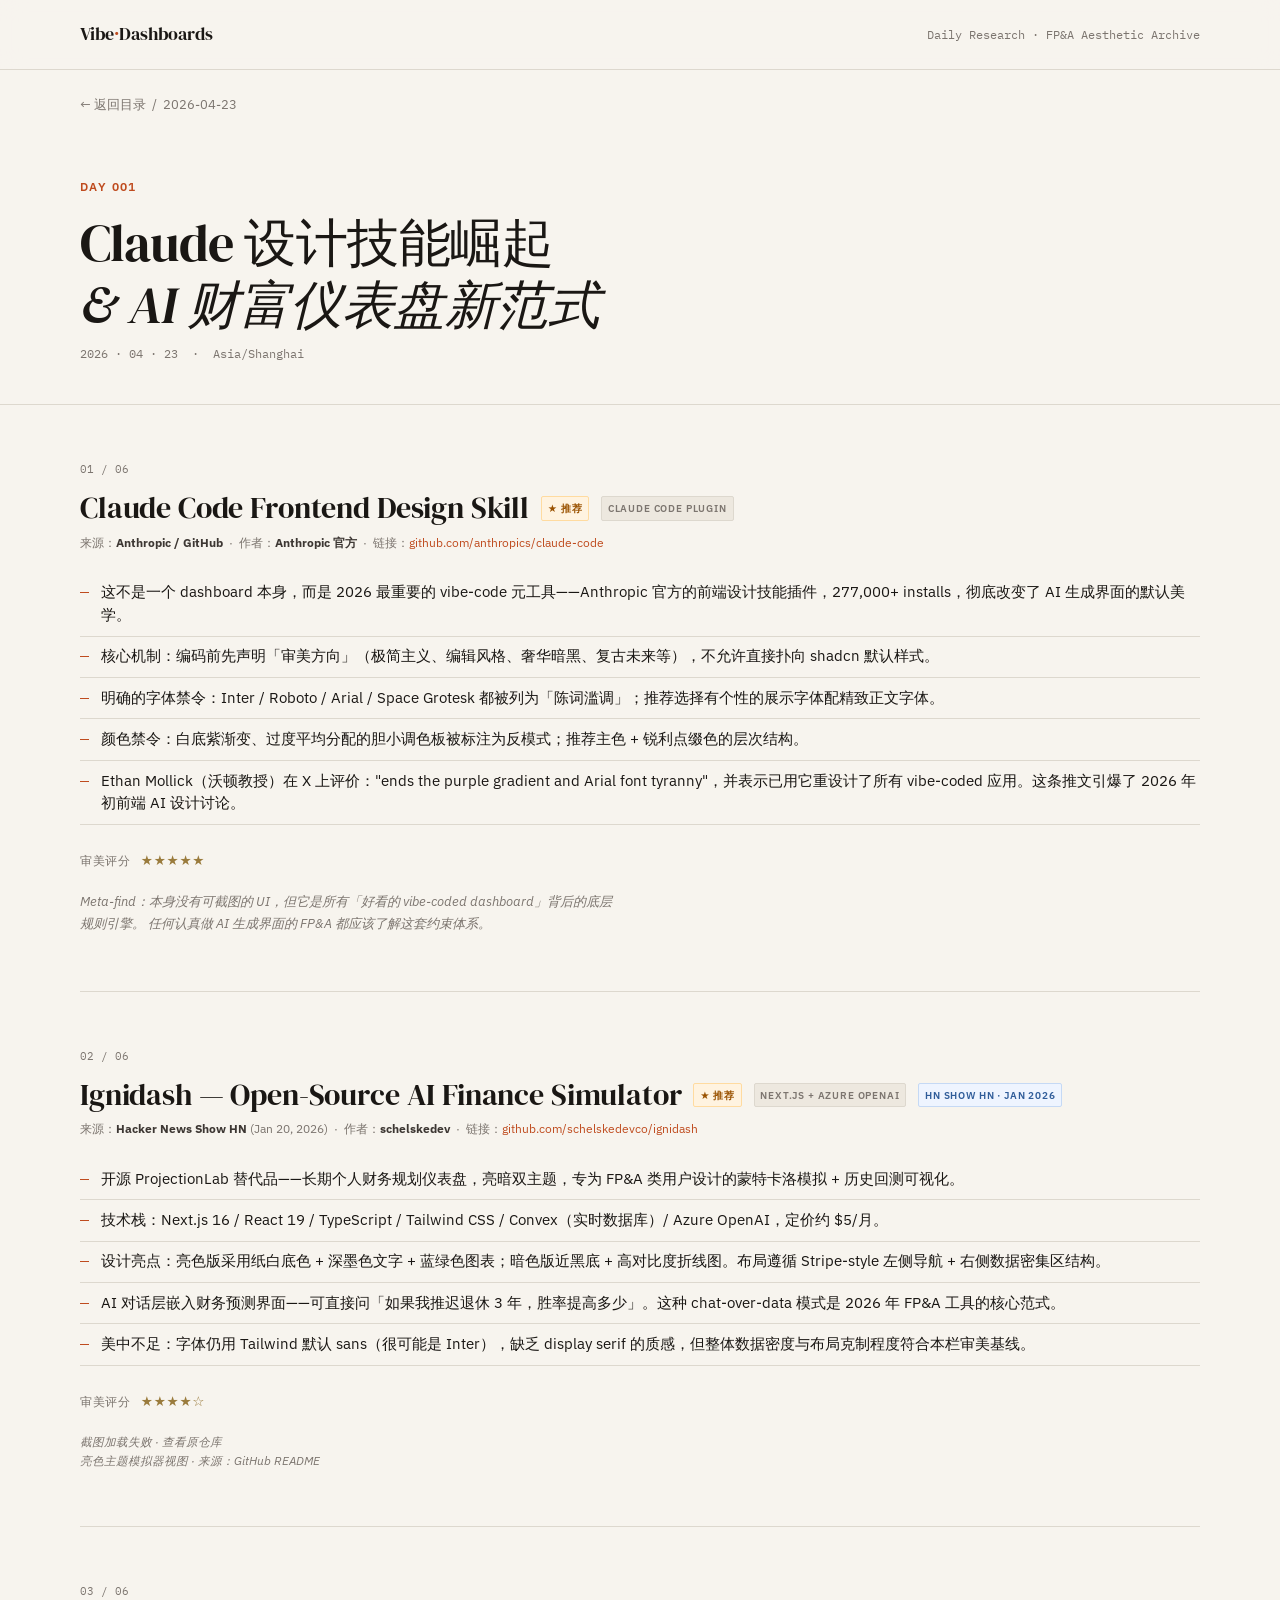
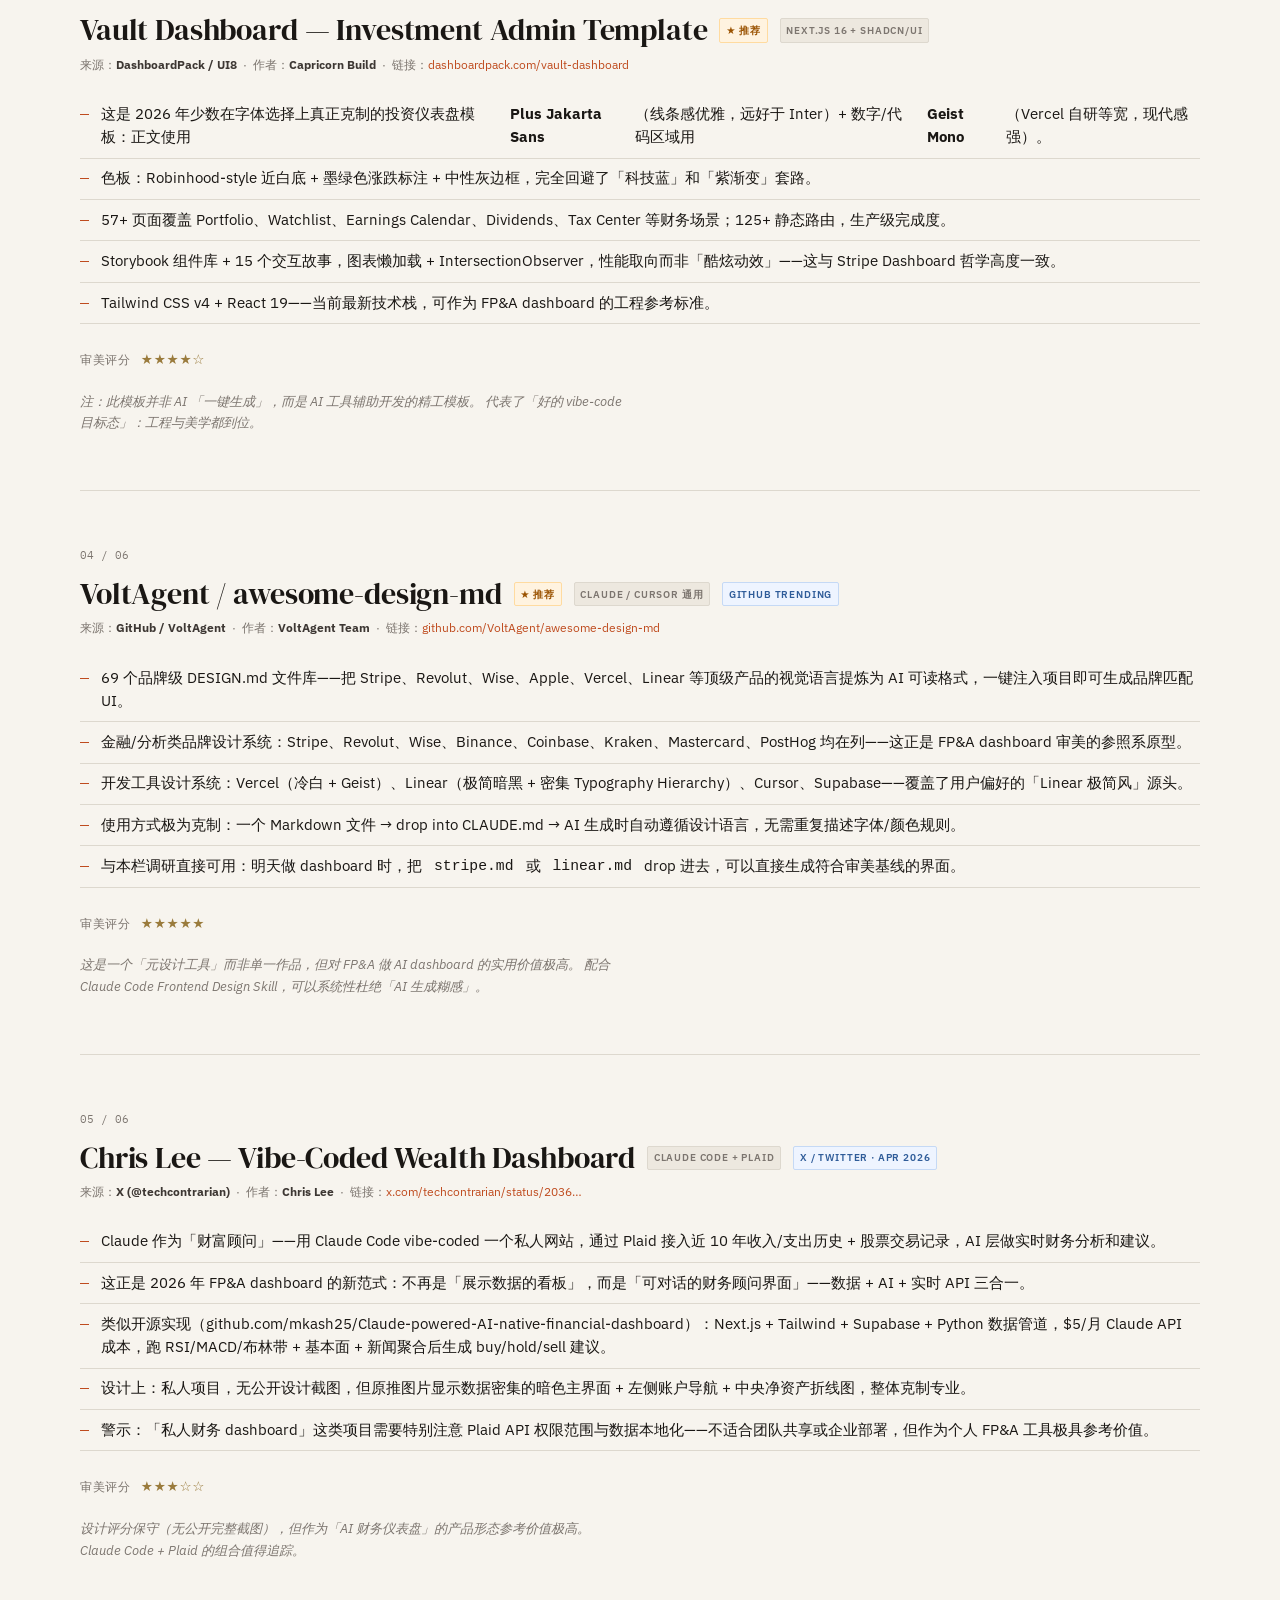
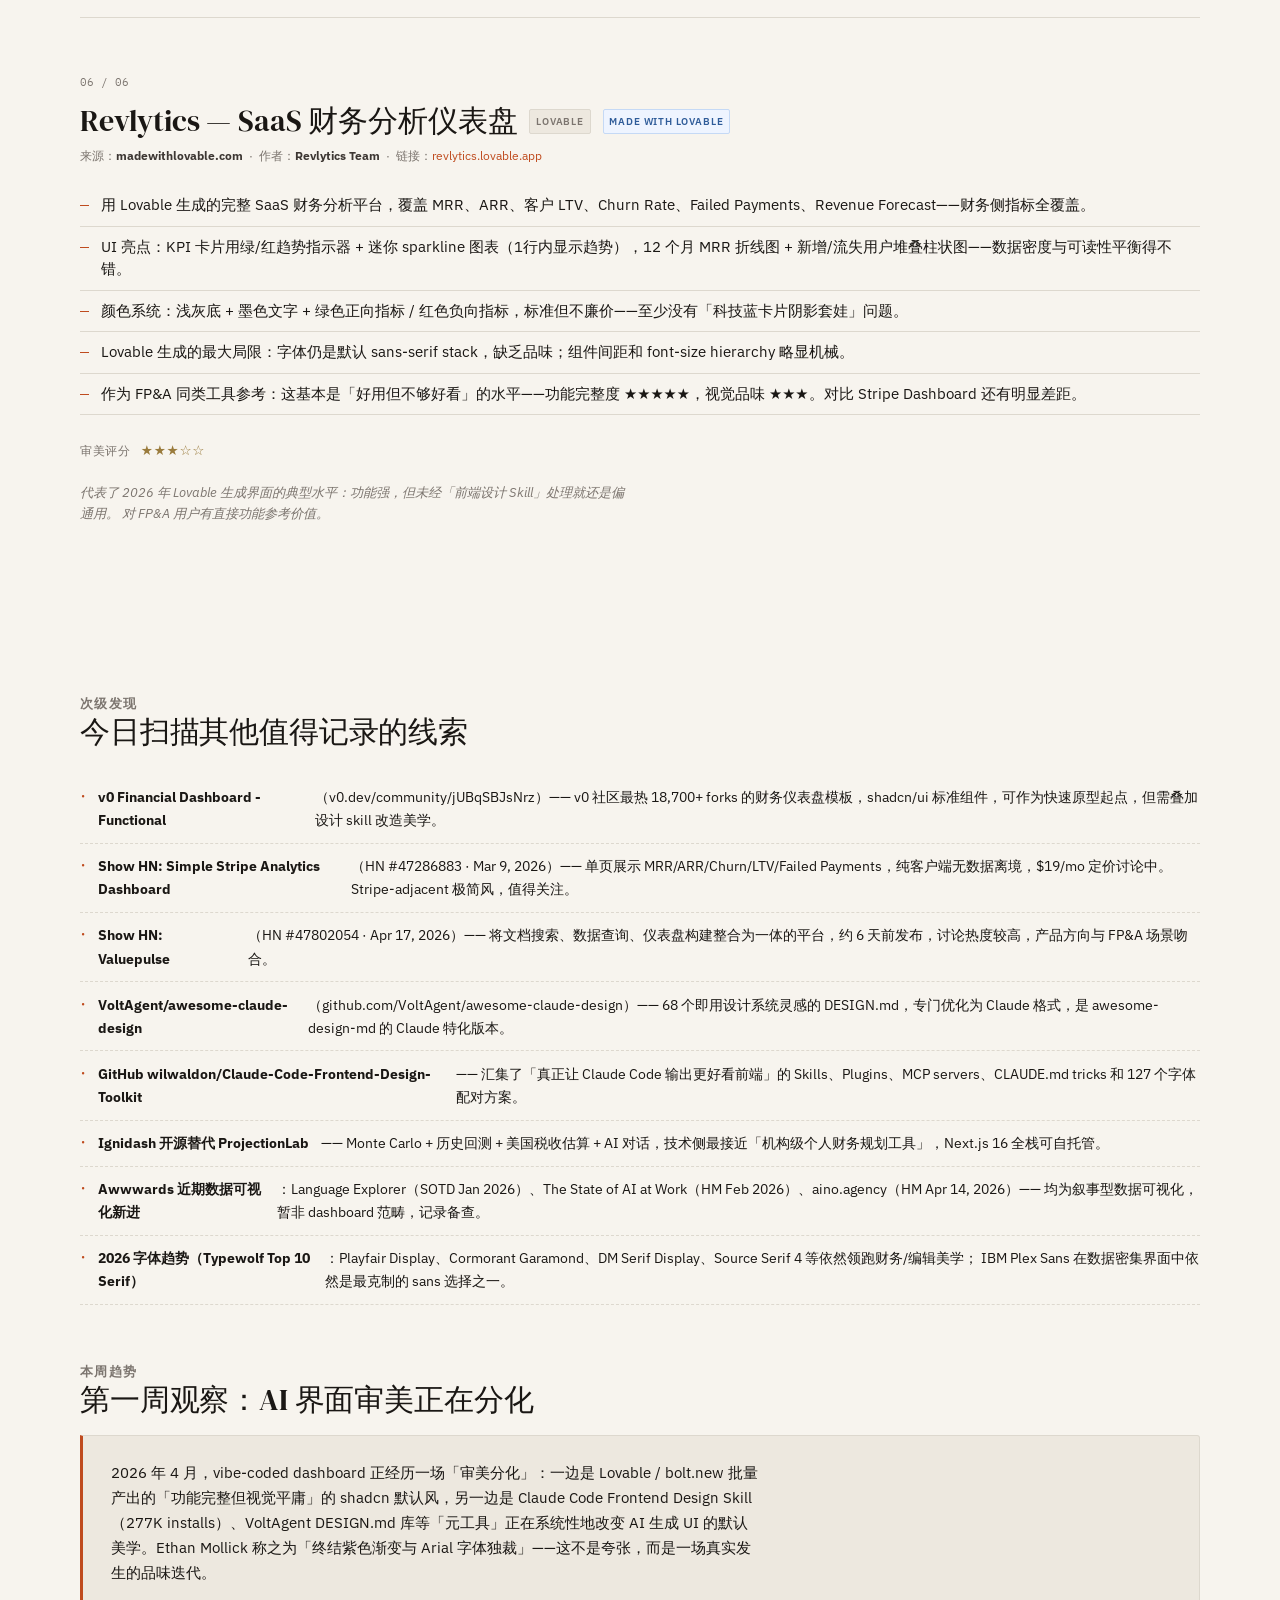
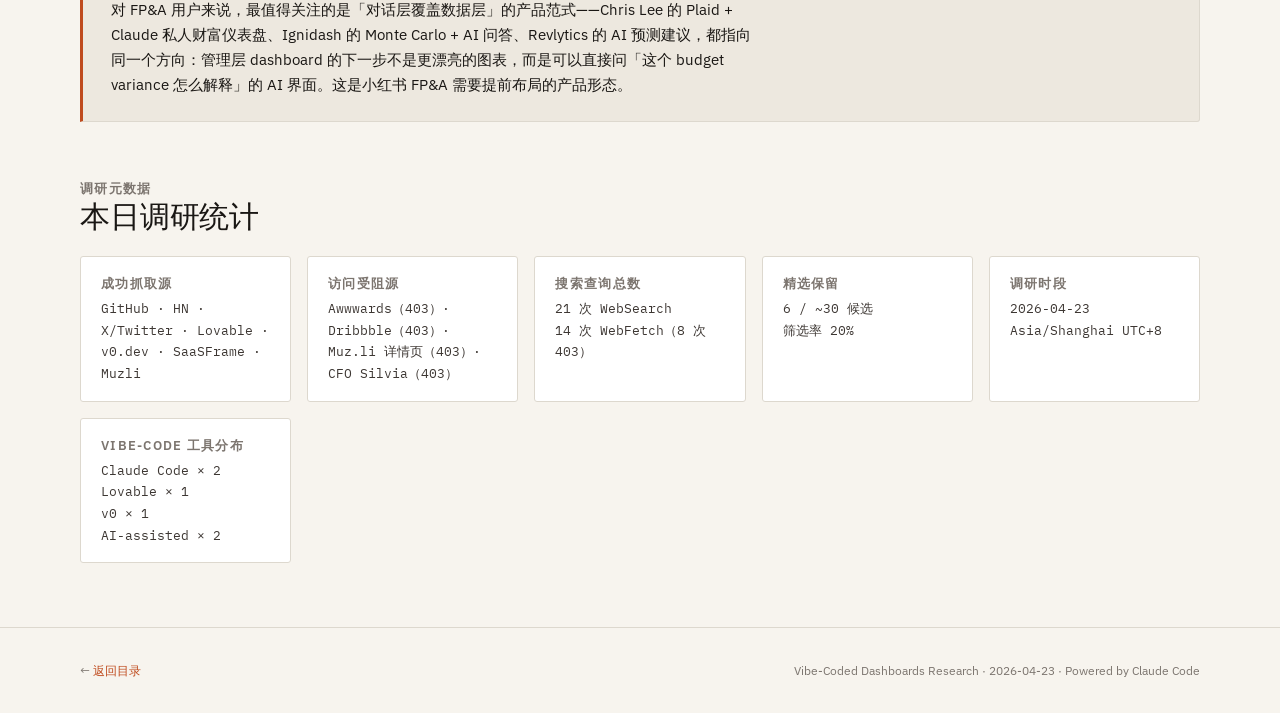
==== daily/2026-04-23.html @ a3f21128 "Daily research: 2026-04-23 首期调研——Claude 设计技能崛起 & AI 财富仪表盘新范式。 精选 6 个：Claude Code Frontend Design Ski" ====
<!DOCTYPE html>
<html lang="zh-CN">
<head>
  <meta charset="UTF-8" />
  <meta name="viewport" content="width=device-width, initial-scale=1.0" />
  <title>2026-04-23 · Vibe-Coded Dashboards Daily Research</title>
  <link rel="stylesheet" href="../assets/style.css" />
  <meta name="description" content="2026-04-23 每日 vibe-coded dashboard 调研：Claude 设计技能、Ignidash、Vault、VoltAgent 设计系统" />
</head>
<body>

<header class="site-header">
  <div class="container">
    <div class="brand">Vibe<span>·</span>Dashboards</div>
    <div class="header-meta">Daily Research · FP&amp;A Aesthetic Archive</div>
  </div>
</header>

<main>
  <div class="container">
    <nav class="breadcrumb">
      <a href="../index.html">← 返回目录</a> &nbsp;/&nbsp; 2026-04-23
    </nav>
  </div>

  <section class="daily-hero">
    <div class="container">
      <span class="hero-eyebrow">Day 001</span>
      <h1>Claude 设计技能崛起<br><em>&amp; AI 财富仪表盘新范式</em></h1>
      <div class="datestamp">2026 · 04 · 23 &nbsp;·&nbsp; Asia/Shanghai</div>
    </div>
  </section>

  <!-- ═══════════════════════ ENTRIES ═══════════════════════ -->
  <section class="entries">
    <div class="container">

      <!-- ─── Entry 1 ─── -->
      <article class="entry">
        <div class="entry-number">01 / 06</div>
        <div class="entry-title-row">
          <h2>Claude Code Frontend Design Skill</h2>
          <span class="badge badge-star">★ 推荐</span>
          <span class="badge badge-tool">Claude Code Plugin</span>
        </div>
        <div class="entry-meta">
          来源：<strong>Anthropic / GitHub</strong> &nbsp;·&nbsp;
          作者：<strong>Anthropic 官方</strong> &nbsp;·&nbsp;
          链接：<a href="https://github.com/anthropics/claude-code/tree/main/plugins/frontend-design" target="_blank">github.com/anthropics/claude-code</a>
        </div>
        <ul class="entry-highlights">
          <li>这不是一个 dashboard 本身，而是 2026 最重要的 vibe-code 元工具——Anthropic 官方的前端设计技能插件，277,000+ installs，彻底改变了 AI 生成界面的默认美学。</li>
          <li>核心机制：编码前先声明「审美方向」（极简主义、编辑风格、奢华暗黑、复古未来等），不允许直接扑向 shadcn 默认样式。</li>
          <li>明确的字体禁令：Inter / Roboto / Arial / Space Grotesk 都被列为「陈词滥调」；推荐选择有个性的展示字体配精致正文字体。</li>
          <li>颜色禁令：白底紫渐变、过度平均分配的胆小调色板被标注为反模式；推荐主色 + 锐利点缀色的层次结构。</li>
          <li>Ethan Mollick（沃顿教授）在 X 上评价："ends the purple gradient and Arial font tyranny"，并表示已用它重设计了所有 vibe-coded 应用。这条推文引爆了 2026 年初前端 AI 设计讨论。</li>
        </ul>
        <div class="rating">
          <span class="rating-label">审美评分</span>
          ★★★★★
        </div>
        <p style="font-size:0.82rem;color:var(--muted);font-style:italic;">
          Meta-find：本身没有可截图的 UI，但它是所有「好看的 vibe-coded dashboard」背后的底层规则引擎。
          任何认真做 AI 生成界面的 FP&A 都应该了解这套约束体系。
        </p>
      </article>

      <!-- ─── Entry 2 ─── -->
      <article class="entry">
        <div class="entry-number">02 / 06</div>
        <div class="entry-title-row">
          <h2>Ignidash — Open-Source AI Finance Simulator</h2>
          <span class="badge badge-star">★ 推荐</span>
          <span class="badge badge-tool">Next.js + Azure OpenAI</span>
          <span class="badge badge-source">HN Show HN · Jan 2026</span>
        </div>
        <div class="entry-meta">
          来源：<strong>Hacker News Show HN</strong> (Jan 20, 2026) &nbsp;·&nbsp;
          作者：<strong>schelskedev</strong> &nbsp;·&nbsp;
          链接：<a href="https://github.com/schelskedevco/ignidash" target="_blank">github.com/schelskedevco/ignidash</a>
        </div>
        <ul class="entry-highlights">
          <li>开源 ProjectionLab 替代品——长期个人财务规划仪表盘，亮暗双主题，专为 FP&A 类用户设计的蒙特卡洛模拟 + 历史回测可视化。</li>
          <li>技术栈：Next.js 16 / React 19 / TypeScript / Tailwind CSS / Convex（实时数据库）/ Azure OpenAI，定价约 $5/月。</li>
          <li>设计亮点：亮色版采用纸白底色 + 深墨色文字 + 蓝绿色图表；暗色版近黑底 + 高对比度折线图。布局遵循 Stripe-style 左侧导航 + 右侧数据密集区结构。</li>
          <li>AI 对话层嵌入财务预测界面——可直接问「如果我推迟退休 3 年，胜率提高多少」。这种 chat-over-data 模式是 2026 年 FP&A 工具的核心范式。</li>
          <li>美中不足：字体仍用 Tailwind 默认 sans（很可能是 Inter），缺乏 display serif 的质感，但整体数据密度与布局克制程度符合本栏审美基线。</li>
        </ul>
        <div class="rating">
          <span class="rating-label">审美评分</span>
          ★★★★☆
        </div>
        <figure>
          <img
            src="https://raw.githubusercontent.com/schelskedevco/ignidash/main/public/screenshots/simulator-light.webp"
            alt="Ignidash simulator - light theme"
            class="entry-image"
            onerror="this.style.display='none';this.nextElementSibling.style.display='block'"
          />
          <p class="image-caption" style="display:none;">截图加载失败 · 查看原仓库</p>
          <figcaption class="image-caption">亮色主题模拟器视图 · 来源：GitHub README</figcaption>
        </figure>
      </article>

      <!-- ─── Entry 3 ─── -->
      <article class="entry">
        <div class="entry-number">03 / 06</div>
        <div class="entry-title-row">
          <h2>Vault Dashboard — Investment Admin Template</h2>
          <span class="badge badge-star">★ 推荐</span>
          <span class="badge badge-tool">Next.js 16 + shadcn/ui</span>
        </div>
        <div class="entry-meta">
          来源：<strong>DashboardPack / UI8</strong> &nbsp;·&nbsp;
          作者：<strong>Capricorn Build</strong> &nbsp;·&nbsp;
          链接：<a href="https://dashboardpack.com/theme-details/vault-dashboard/" target="_blank">dashboardpack.com/vault-dashboard</a>
        </div>
        <ul class="entry-highlights">
          <li>这是 2026 年少数在字体选择上真正克制的投资仪表盘模板：正文使用 <strong>Plus Jakarta Sans</strong>（线条感优雅，远好于 Inter）+ 数字/代码区域用 <strong>Geist Mono</strong>（Vercel 自研等宽，现代感强）。</li>
          <li>色板：Robinhood-style 近白底 + 墨绿色涨跌标注 + 中性灰边框，完全回避了「科技蓝」和「紫渐变」套路。</li>
          <li>57+ 页面覆盖 Portfolio、Watchlist、Earnings Calendar、Dividends、Tax Center 等财务场景；125+ 静态路由，生产级完成度。</li>
          <li>Storybook 组件库 + 15 个交互故事，图表懒加载 + IntersectionObserver，性能取向而非「酷炫动效」——这与 Stripe Dashboard 哲学高度一致。</li>
          <li>Tailwind CSS v4 + React 19——当前最新技术栈，可作为 FP&A dashboard 的工程参考标准。</li>
        </ul>
        <div class="rating">
          <span class="rating-label">审美评分</span>
          ★★★★☆
        </div>
        <p style="font-size:0.82rem;color:var(--muted);font-style:italic;">
          注：此模板并非 AI 「一键生成」，而是 AI 工具辅助开发的精工模板。
          代表了「好的 vibe-code 目标态」：工程与美学都到位。
        </p>
      </article>

      <!-- ─── Entry 4 ─── -->
      <article class="entry">
        <div class="entry-number">04 / 06</div>
        <div class="entry-title-row">
          <h2>VoltAgent / awesome-design-md</h2>
          <span class="badge badge-star">★ 推荐</span>
          <span class="badge badge-tool">Claude / Cursor 通用</span>
          <span class="badge badge-source">GitHub Trending</span>
        </div>
        <div class="entry-meta">
          来源：<strong>GitHub / VoltAgent</strong> &nbsp;·&nbsp;
          作者：<strong>VoltAgent Team</strong> &nbsp;·&nbsp;
          链接：<a href="https://github.com/VoltAgent/awesome-design-md" target="_blank">github.com/VoltAgent/awesome-design-md</a>
        </div>
        <ul class="entry-highlights">
          <li>69 个品牌级 DESIGN.md 文件库——把 Stripe、Revolut、Wise、Apple、Vercel、Linear 等顶级产品的视觉语言提炼为 AI 可读格式，一键注入项目即可生成品牌匹配 UI。</li>
          <li>金融/分析类品牌设计系统：Stripe、Revolut、Wise、Binance、Coinbase、Kraken、Mastercard、PostHog 均在列——这正是 FP&A dashboard 审美的参照系原型。</li>
          <li>开发工具设计系统：Vercel（冷白 + Geist）、Linear（极简暗黑 + 密集 Typography Hierarchy）、Cursor、Supabase——覆盖了用户偏好的「Linear 极简风」源头。</li>
          <li>使用方式极为克制：一个 Markdown 文件 → drop into CLAUDE.md → AI 生成时自动遵循设计语言，无需重复描述字体/颜色规则。</li>
          <li>与本栏调研直接可用：明天做 dashboard 时，把 <code>stripe.md</code> 或 <code>linear.md</code> drop 进去，可以直接生成符合审美基线的界面。</li>
        </ul>
        <div class="rating">
          <span class="rating-label">审美评分</span>
          ★★★★★
        </div>
        <p style="font-size:0.82rem;color:var(--muted);font-style:italic;">
          这是一个「元设计工具」而非单一作品，但对 FP&A 做 AI dashboard 的实用价值极高。
          配合 Claude Code Frontend Design Skill，可以系统性杜绝「AI 生成糊感」。
        </p>
      </article>

      <!-- ─── Entry 5 ─── -->
      <article class="entry">
        <div class="entry-number">05 / 06</div>
        <div class="entry-title-row">
          <h2>Chris Lee — Vibe-Coded Wealth Dashboard</h2>
          <span class="badge badge-tool">Claude Code + Plaid</span>
          <span class="badge badge-source">X / Twitter · Apr 2026</span>
        </div>
        <div class="entry-meta">
          来源：<strong>X (@techcontrarian)</strong> &nbsp;·&nbsp;
          作者：<strong>Chris Lee</strong> &nbsp;·&nbsp;
          链接：<a href="https://x.com/techcontrarian/status/2036319668177416504" target="_blank">x.com/techcontrarian/status/2036…</a>
        </div>
        <ul class="entry-highlights">
          <li>Claude 作为「财富顾问」——用 Claude Code vibe-coded 一个私人网站，通过 Plaid 接入近 10 年收入/支出历史 + 股票交易记录，AI 层做实时财务分析和建议。</li>
          <li>这正是 2026 年 FP&A dashboard 的新范式：不再是「展示数据的看板」，而是「可对话的财务顾问界面」——数据 + AI + 实时 API 三合一。</li>
          <li>类似开源实现（github.com/mkash25/Claude-powered-AI-native-financial-dashboard）：Next.js + Tailwind + Supabase + Python 数据管道，$5/月 Claude API 成本，跑 RSI/MACD/布林带 + 基本面 + 新闻聚合后生成 buy/hold/sell 建议。</li>
          <li>设计上：私人项目，无公开设计截图，但原推图片显示数据密集的暗色主界面 + 左侧账户导航 + 中央净资产折线图，整体克制专业。</li>
          <li>警示：「私人财务 dashboard」这类项目需要特别注意 Plaid API 权限范围与数据本地化——不适合团队共享或企业部署，但作为个人 FP&A 工具极具参考价值。</li>
        </ul>
        <div class="rating">
          <span class="rating-label">审美评分</span>
          ★★★☆☆
        </div>
        <p style="font-size:0.82rem;color:var(--muted);font-style:italic;">
          设计评分保守（无公开完整截图），但作为「AI 财务仪表盘」的产品形态参考价值极高。
          Claude Code + Plaid 的组合值得追踪。
        </p>
      </article>

      <!-- ─── Entry 6 ─── -->
      <article class="entry">
        <div class="entry-number">06 / 06</div>
        <div class="entry-title-row">
          <h2>Revlytics — SaaS 财务分析仪表盘</h2>
          <span class="badge badge-tool">Lovable</span>
          <span class="badge badge-source">Made with Lovable</span>
        </div>
        <div class="entry-meta">
          来源：<strong>madewithlovable.com</strong> &nbsp;·&nbsp;
          作者：<strong>Revlytics Team</strong> &nbsp;·&nbsp;
          链接：<a href="https://revlytics.lovable.app/" target="_blank">revlytics.lovable.app</a>
        </div>
        <ul class="entry-highlights">
          <li>用 Lovable 生成的完整 SaaS 财务分析平台，覆盖 MRR、ARR、客户 LTV、Churn Rate、Failed Payments、Revenue Forecast——财务侧指标全覆盖。</li>
          <li>UI 亮点：KPI 卡片用绿/红趋势指示器 + 迷你 sparkline 图表（1行内显示趋势），12 个月 MRR 折线图 + 新增/流失用户堆叠柱状图——数据密度与可读性平衡得不错。</li>
          <li>颜色系统：浅灰底 + 墨色文字 + 绿色正向指标 / 红色负向指标，标准但不廉价——至少没有「科技蓝卡片阴影套娃」问题。</li>
          <li>Lovable 生成的最大局限：字体仍是默认 sans-serif stack，缺乏品味；组件间距和 font-size hierarchy 略显机械。</li>
          <li>作为 FP&A 同类工具参考：这基本是「好用但不够好看」的水平——功能完整度 ★★★★★，视觉品味 ★★★。对比 Stripe Dashboard 还有明显差距。</li>
        </ul>
        <div class="rating">
          <span class="rating-label">审美评分</span>
          ★★★☆☆
        </div>
        <p style="font-size:0.82rem;color:var(--muted);font-style:italic;">
          代表了 2026 年 Lovable 生成界面的典型水平：功能强，但未经「前端设计 Skill」处理就还是偏通用。
          对 FP&A 用户有直接功能参考价值。
        </p>
      </article>

    </div>
  </section>

  <!-- ═══════════════════════ SECONDARY FINDINGS ═══════════════════════ -->
  <section class="secondary">
    <div class="container">
      <h4>次级发现</h4>
      <h2>今日扫描其他值得记录的线索</h2>
      <ul class="secondary-list">
        <li>
          <strong>v0 Financial Dashboard - Functional</strong>（v0.dev/community/jUBqSBJsNrz）—— v0 社区最热 18,700+ forks 的财务仪表盘模板，shadcn/ui 标准组件，可作为快速原型起点，但需叠加设计 skill 改造美学。
        </li>
        <li>
          <strong>Show HN: Simple Stripe Analytics Dashboard</strong>（HN #47286883 · Mar 9, 2026）—— 单页展示 MRR/ARR/Churn/LTV/Failed Payments，纯客户端无数据离境，$19/mo 定价讨论中。Stripe-adjacent 极简风，值得关注。
        </li>
        <li>
          <strong>Show HN: Valuepulse</strong>（HN #47802054 · Apr 17, 2026）—— 将文档搜索、数据查询、仪表盘构建整合为一体的平台，约 6 天前发布，讨论热度较高，产品方向与 FP&A 场景吻合。
        </li>
        <li>
          <strong>VoltAgent/awesome-claude-design</strong>（github.com/VoltAgent/awesome-claude-design）—— 68 个即用设计系统灵感的 DESIGN.md，专门优化为 Claude 格式，是 awesome-design-md 的 Claude 特化版本。
        </li>
        <li>
          <strong>GitHub wilwaldon/Claude-Code-Frontend-Design-Toolkit</strong> —— 汇集了「真正让 Claude Code 输出更好看前端」的 Skills、Plugins、MCP servers、CLAUDE.md tricks 和 127 个字体配对方案。
        </li>
        <li>
          <strong>Ignidash 开源替代 ProjectionLab</strong> —— Monte Carlo + 历史回测 + 美国税收估算 + AI 对话，技术侧最接近「机构级个人财务规划工具」，Next.js 16 全栈可自托管。
        </li>
        <li>
          <strong>Awwwards 近期数据可视化新进</strong>：Language Explorer（SOTD Jan 2026）、The State of AI at Work（HM Feb 2026）、aino.agency（HM Apr 14, 2026）—— 均为叙事型数据可视化，暂非 dashboard 范畴，记录备查。
        </li>
        <li>
          <strong>2026 字体趋势（Typewolf Top 10 Serif）</strong>：Playfair Display、Cormorant Garamond、DM Serif Display、Source Serif 4 等依然领跑财务/编辑美学；
          IBM Plex Sans 在数据密集界面中依然是最克制的 sans 选择之一。
        </li>
      </ul>
    </div>
  </section>

  <!-- ═══════════════════════ WEEKLY TRENDS ═══════════════════════ -->
  <section class="trends">
    <div class="container">
      <h4>本周趋势</h4>
      <h2>第一周观察：AI 界面审美正在分化</h2>
      <div class="trends-body">
        <p>
          2026 年 4 月，vibe-coded dashboard 正经历一场「审美分化」：一边是 Lovable / bolt.new 批量产出的「功能完整但视觉平庸」的 shadcn 默认风，另一边是 Claude Code Frontend Design Skill（277K installs）、VoltAgent DESIGN.md 库等「元工具」正在系统性地改变 AI 生成 UI 的默认美学。Ethan Mollick 称之为「终结紫色渐变与 Arial 字体独裁」——这不是夸张，而是一场真实发生的品味迭代。
        </p>
        <p style="margin-top:0.75rem;">
          对 FP&A 用户来说，最值得关注的是「对话层覆盖数据层」的产品范式——Chris Lee 的 Plaid + Claude 私人财富仪表盘、Ignidash 的 Monte Carlo + AI 问答、Revlytics 的 AI 预测建议，都指向同一个方向：管理层 dashboard 的下一步不是更漂亮的图表，而是可以直接问「这个 budget variance 怎么解释」的 AI 界面。这是小红书 FP&A 需要提前布局的产品形态。
        </p>
      </div>
    </div>
  </section>

  <!-- ═══════════════════════ META ═══════════════════════ -->
  <section class="meta-section">
    <div class="container">
      <h4>调研元数据</h4>
      <h2>本日调研统计</h2>
      <div class="meta-grid">
        <div class="meta-card">
          <h4>成功抓取源</h4>
          <p>GitHub · HN · X/Twitter · Lovable · v0.dev · SaaSFrame · Muzli</p>
        </div>
        <div class="meta-card">
          <h4>访问受阻源</h4>
          <p>Awwwards（403）· Dribbble（403）· Muz.li 详情页（403）· CFO Silvia（403）</p>
        </div>
        <div class="meta-card">
          <h4>搜索查询总数</h4>
          <p>21 次 WebSearch<br/>14 次 WebFetch（8 次 403）</p>
        </div>
        <div class="meta-card">
          <h4>精选保留</h4>
          <p>6 / ~30 候选<br/>筛选率 20%</p>
        </div>
        <div class="meta-card">
          <h4>调研时段</h4>
          <p>2026-04-23<br/>Asia/Shanghai UTC+8</p>
        </div>
        <div class="meta-card">
          <h4>Vibe-Code 工具分布</h4>
          <p>Claude Code × 2<br/>Lovable × 1<br/>v0 × 1<br/>AI-assisted × 2</p>
        </div>
      </div>
    </div>
  </section>

</main>

<footer class="site-footer">
  <div class="container">
    <span>← <a href="../index.html">返回目录</a></span>
    <span>Vibe-Coded Dashboards Research · 2026-04-23 · Powered by Claude Code</span>
  </div>
</footer>

</body>
</html>
---- assets/style.css ----
/* Vibe-Coded Dashboards — Global Stylesheet
   Palette: warm parchment · deep ink · sienna accent
   Type: DM Serif Display + IBM Plex Sans
   -------------------------------------------------- */

@import url('https://fonts.googleapis.com/css2?family=DM+Serif+Display:ital@0;1&family=IBM+Plex+Sans:ital,wght@0,300;0,400;0,500;0,600;1,400&family=IBM+Plex+Mono:wght@400;500&display=swap');

:root {
  --cream:   #F7F4EE;
  --parchment: #EDE8DF;
  --ink:     #1A1714;
  --ink-2:   #3D3733;
  --muted:   #7C756F;
  --border:  #DDD8CE;
  --accent:  #BF4B1E;
  --accent-light: #F2E8E3;
  --gold:    #9A7B3C;
  --surface: #FFFFFF;
  --font-display: 'DM Serif Display', Georgia, serif;
  --font-body:    'IBM Plex Sans', system-ui, sans-serif;
  --font-mono:    'IBM Plex Mono', monospace;
}

*, *::before, *::after { box-sizing: border-box; margin: 0; padding: 0; }

html { font-size: 16px; scroll-behavior: smooth; }

body {
  background: var(--cream);
  color: var(--ink);
  font-family: var(--font-body);
  font-weight: 400;
  line-height: 1.65;
  -webkit-font-smoothing: antialiased;
}

/* ——— Typography ——— */
h1, h2, h3 { font-family: var(--font-display); font-weight: 400; line-height: 1.2; }

h1 { font-size: clamp(2rem, 5vw, 3.25rem); letter-spacing: -0.01em; }
h2 { font-size: clamp(1.4rem, 3vw, 1.9rem); letter-spacing: -0.005em; }
h3 { font-size: clamp(1.1rem, 2.5vw, 1.35rem); }
h4 { font-family: var(--font-body); font-size: 0.8rem; font-weight: 600;
     text-transform: uppercase; letter-spacing: 0.1em; color: var(--muted); }

p { max-width: 68ch; }
a { color: var(--accent); text-decoration: none; }
a:hover { text-decoration: underline; text-underline-offset: 3px; }

/* ——— Layout ——— */
.container {
  width: min(1120px, 100% - 3rem);
  margin-inline: auto;
}

/* ——— Site Header ——— */
.site-header {
  border-bottom: 1px solid var(--border);
  padding: 1.25rem 0;
  position: sticky; top: 0; z-index: 100;
  background: color-mix(in srgb, var(--cream) 92%, transparent);
  backdrop-filter: blur(12px);
}
.site-header .container {
  display: flex; align-items: center; gap: 1rem;
  justify-content: space-between;
}
.brand {
  font-family: var(--font-display);
  font-size: 1.1rem;
  color: var(--ink);
}
.brand span { color: var(--accent); }
.header-meta { font-size: 0.78rem; color: var(--muted); font-family: var(--font-mono); }

/* ——— Hero ——— */
.hero {
  padding: 5rem 0 3.5rem;
  border-bottom: 1px solid var(--border);
}
.hero-eyebrow {
  display: inline-block;
  font-size: 0.72rem; font-weight: 600; letter-spacing: 0.12em;
  text-transform: uppercase; color: var(--accent);
  margin-bottom: 1rem;
}
.hero h1 { margin-bottom: 1.25rem; }
.hero p { font-size: 1.05rem; color: var(--ink-2); line-height: 1.7; }

/* ——— Date Grid ——— */
.dates-section { padding: 4rem 0; }
.dates-section h2 { margin-bottom: 2.5rem; }
.date-grid {
  display: grid;
  grid-template-columns: repeat(auto-fill, minmax(320px, 1fr));
  gap: 1.5rem;
}
.date-card {
  background: var(--surface);
  border: 1px solid var(--border);
  border-radius: 4px;
  padding: 1.75rem;
  transition: border-color 0.15s, box-shadow 0.15s;
  display: flex; flex-direction: column; gap: 1rem;
}
.date-card:hover {
  border-color: var(--accent);
  box-shadow: 0 4px 24px -8px rgba(191,75,30,0.12);
}
.date-card-date {
  font-family: var(--font-mono);
  font-size: 0.72rem; color: var(--muted);
}
.date-card h3 { font-family: var(--font-display); font-size: 1.3rem; }
.date-card-count {
  display: inline-block;
  font-size: 0.7rem; font-weight: 600; letter-spacing: 0.08em;
  text-transform: uppercase; color: var(--accent);
  background: var(--accent-light);
  padding: 0.2em 0.6em; border-radius: 2px;
}
.date-card-cta {
  margin-top: auto;
  font-size: 0.85rem; font-weight: 500;
  color: var(--accent);
  display: flex; align-items: center; gap: 0.3rem;
}
.date-card-cta::after { content: '→'; transition: transform 0.15s; }
.date-card:hover .date-card-cta::after { transform: translateX(4px); }

/* ——— Daily Page: Breadcrumb ——— */
.breadcrumb {
  padding: 1.5rem 0 0;
  font-size: 0.82rem; color: var(--muted);
}
.breadcrumb a { color: var(--muted); }
.breadcrumb a:hover { color: var(--accent); }

/* ——— Daily Page: Entry ——— */
.daily-hero { padding: 3.5rem 0 2.5rem; border-bottom: 1px solid var(--border); }
.daily-hero h1 { margin-bottom: 0.5rem; }
.daily-hero .datestamp {
  font-family: var(--font-mono); font-size: 0.75rem; color: var(--muted);
}

.entries { padding: 3.5rem 0; }
.entry { padding-bottom: 3.5rem; margin-bottom: 3.5rem; border-bottom: 1px solid var(--border); }
.entry:last-child { border-bottom: none; }

.entry-number {
  font-family: var(--font-mono); font-size: 0.68rem;
  color: var(--muted); margin-bottom: 0.75rem;
}
.entry-title-row { display: flex; align-items: flex-start; flex-wrap: wrap; gap: 0.75rem; margin-bottom: 0.35rem; }
.entry-title-row h2 { line-height: 1.15; }
.badge {
  display: inline-flex; align-items: center;
  font-size: 0.65rem; font-weight: 600; letter-spacing: 0.08em;
  text-transform: uppercase; padding: 0.25em 0.55em;
  border-radius: 2px; white-space: nowrap;
  align-self: center;
}
.badge-star  { background: #FFF3E0; color: #9A5200; border: 1px solid #FFDBA0; }
.badge-tool  { background: var(--parchment); color: var(--muted); border: 1px solid var(--border); }
.badge-source { background: #EEF4FF; color: #2F5C99; border: 1px solid #C5D9F5; }

.entry-meta { font-size: 0.78rem; color: var(--muted); margin-bottom: 1.25rem; }
.entry-meta strong { color: var(--ink-2); }

.entry-highlights {
  list-style: none; margin-bottom: 1.5rem;
}
.entry-highlights li {
  padding: 0.55rem 0;
  border-bottom: 1px solid var(--border);
  font-size: 0.92rem; line-height: 1.55;
  display: flex; gap: 0.75rem;
}
.entry-highlights li::before {
  content: '—';
  color: var(--accent); flex-shrink: 0;
  font-family: var(--font-mono);
}

.rating { font-size: 0.85rem; color: var(--gold); margin-bottom: 1.25rem; letter-spacing: 0.05em; }
.rating-label { font-size: 0.72rem; color: var(--muted); margin-right: 0.4rem; }

.entry-image {
  width: 100%; border-radius: 3px; border: 1px solid var(--border);
  display: block; margin-bottom: 0.5rem;
}
.image-caption { font-size: 0.72rem; color: var(--muted); font-style: italic; }

/* ——— Secondary Findings ——— */
.secondary { padding: 0 0 3.5rem; }
.secondary h2 { margin-bottom: 1.5rem; }
.secondary-list { list-style: none; }
.secondary-list li {
  padding: 0.65rem 0; border-bottom: 1px dashed var(--border);
  font-size: 0.88rem; display: flex; gap: 0.75rem; align-items: baseline;
}
.secondary-list li::before {
  content: '·'; color: var(--accent);
  font-size: 1.2rem; flex-shrink: 0; line-height: 1;
}

/* ——— Trends ——— */
.trends { padding: 0 0 3.5rem; }
.trends h2 { margin-bottom: 1rem; }
.trends-body {
  background: var(--parchment); border: 1px solid var(--border);
  border-left: 3px solid var(--accent);
  padding: 1.5rem 1.75rem; border-radius: 0 3px 3px 0;
}
.trends-body p { font-size: 0.95rem; max-width: 72ch; }

/* ——— Meta ——— */
.meta-section { padding: 0 0 4rem; }
.meta-section h2 { margin-bottom: 1.25rem; }
.meta-grid { display: grid; grid-template-columns: repeat(auto-fill, minmax(200px, 1fr)); gap: 1rem; }
.meta-card {
  background: var(--surface); border: 1px solid var(--border);
  padding: 1rem 1.25rem; border-radius: 3px;
}
.meta-card h4 { margin-bottom: 0.25rem; }
.meta-card p { font-family: var(--font-mono); font-size: 0.82rem; color: var(--ink-2); max-width: none; }

/* ——— Footer ——— */
.site-footer {
  border-top: 1px solid var(--border);
  padding: 2rem 0;
  font-size: 0.78rem; color: var(--muted);
}
.site-footer .container { display: flex; justify-content: space-between; flex-wrap: wrap; gap: 0.5rem; }

/* ——— Responsive ——— */
@media (max-width: 640px) {
  .site-header .container { flex-direction: column; align-items: flex-start; gap: 0.25rem; }
  .date-grid { grid-template-columns: 1fr; }
  .entry-title-row { flex-direction: column; gap: 0.5rem; }
  .meta-grid { grid-template-columns: 1fr 1fr; }
}
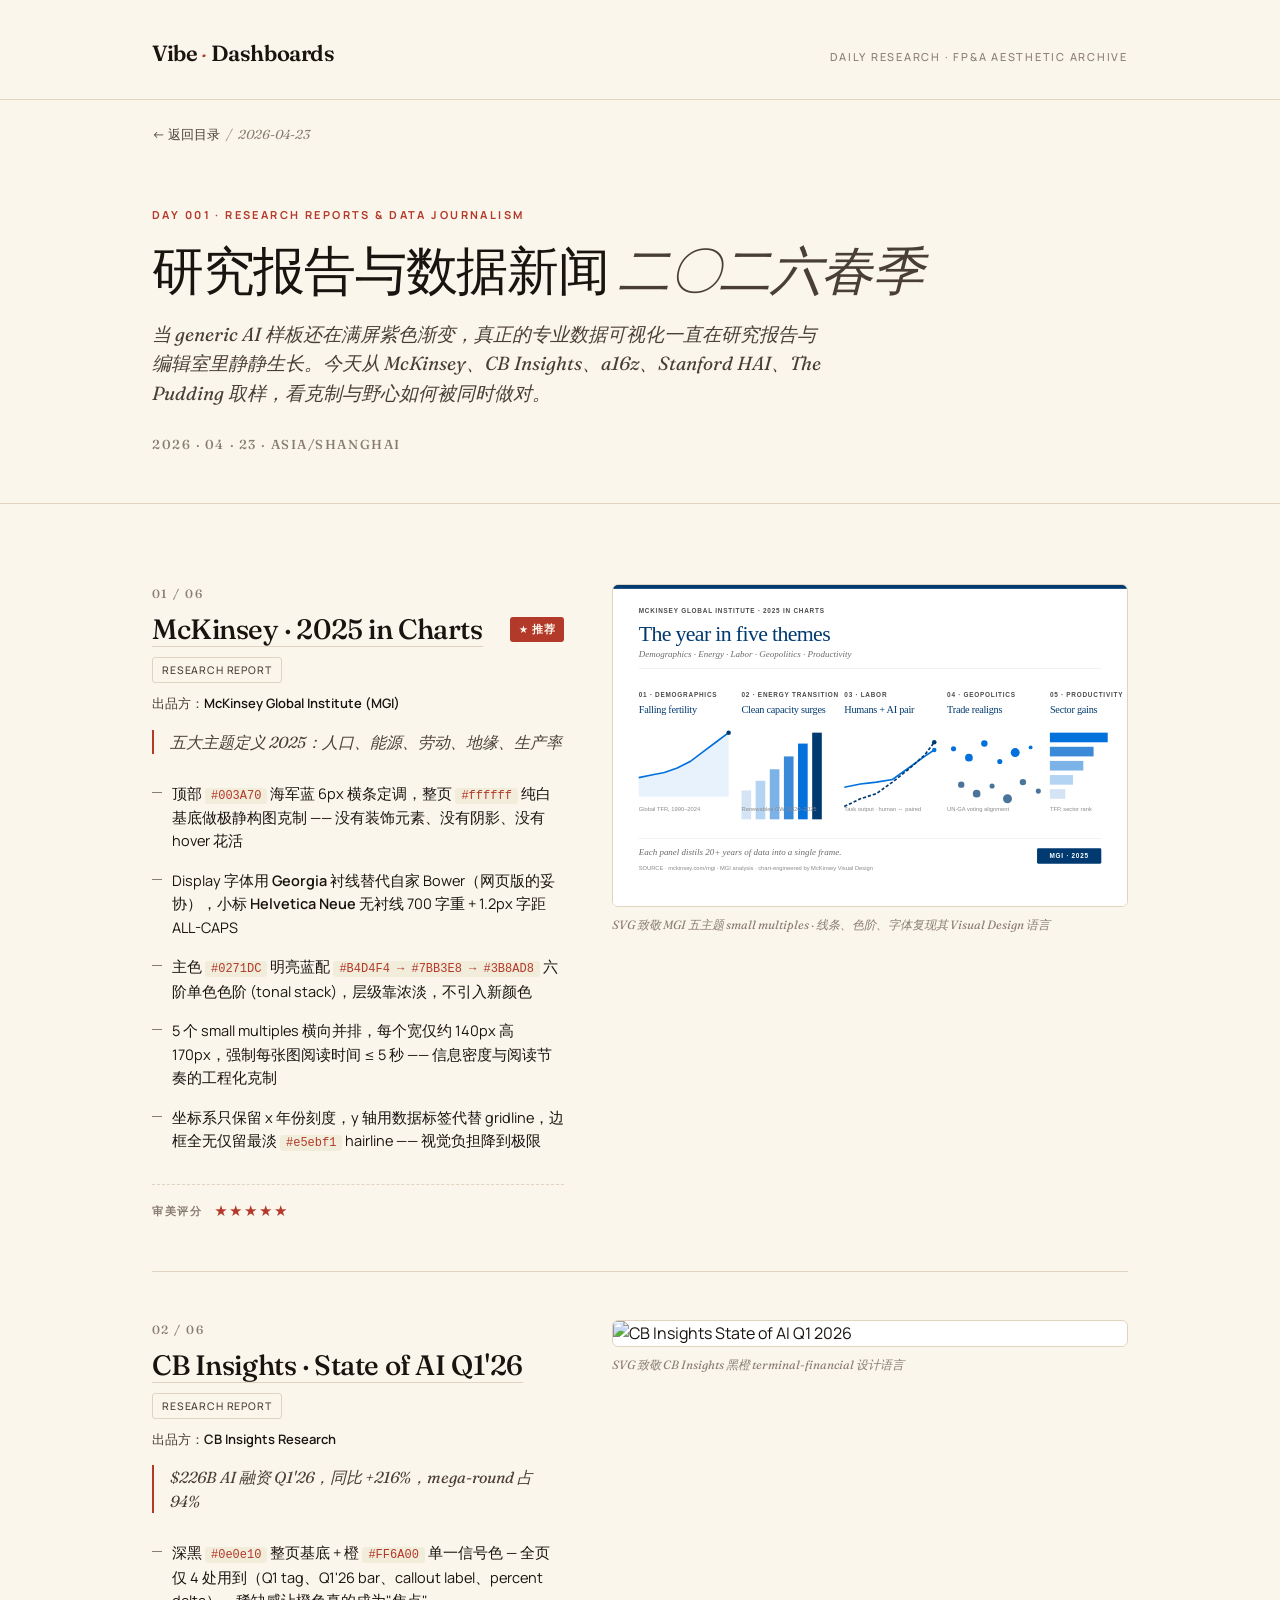
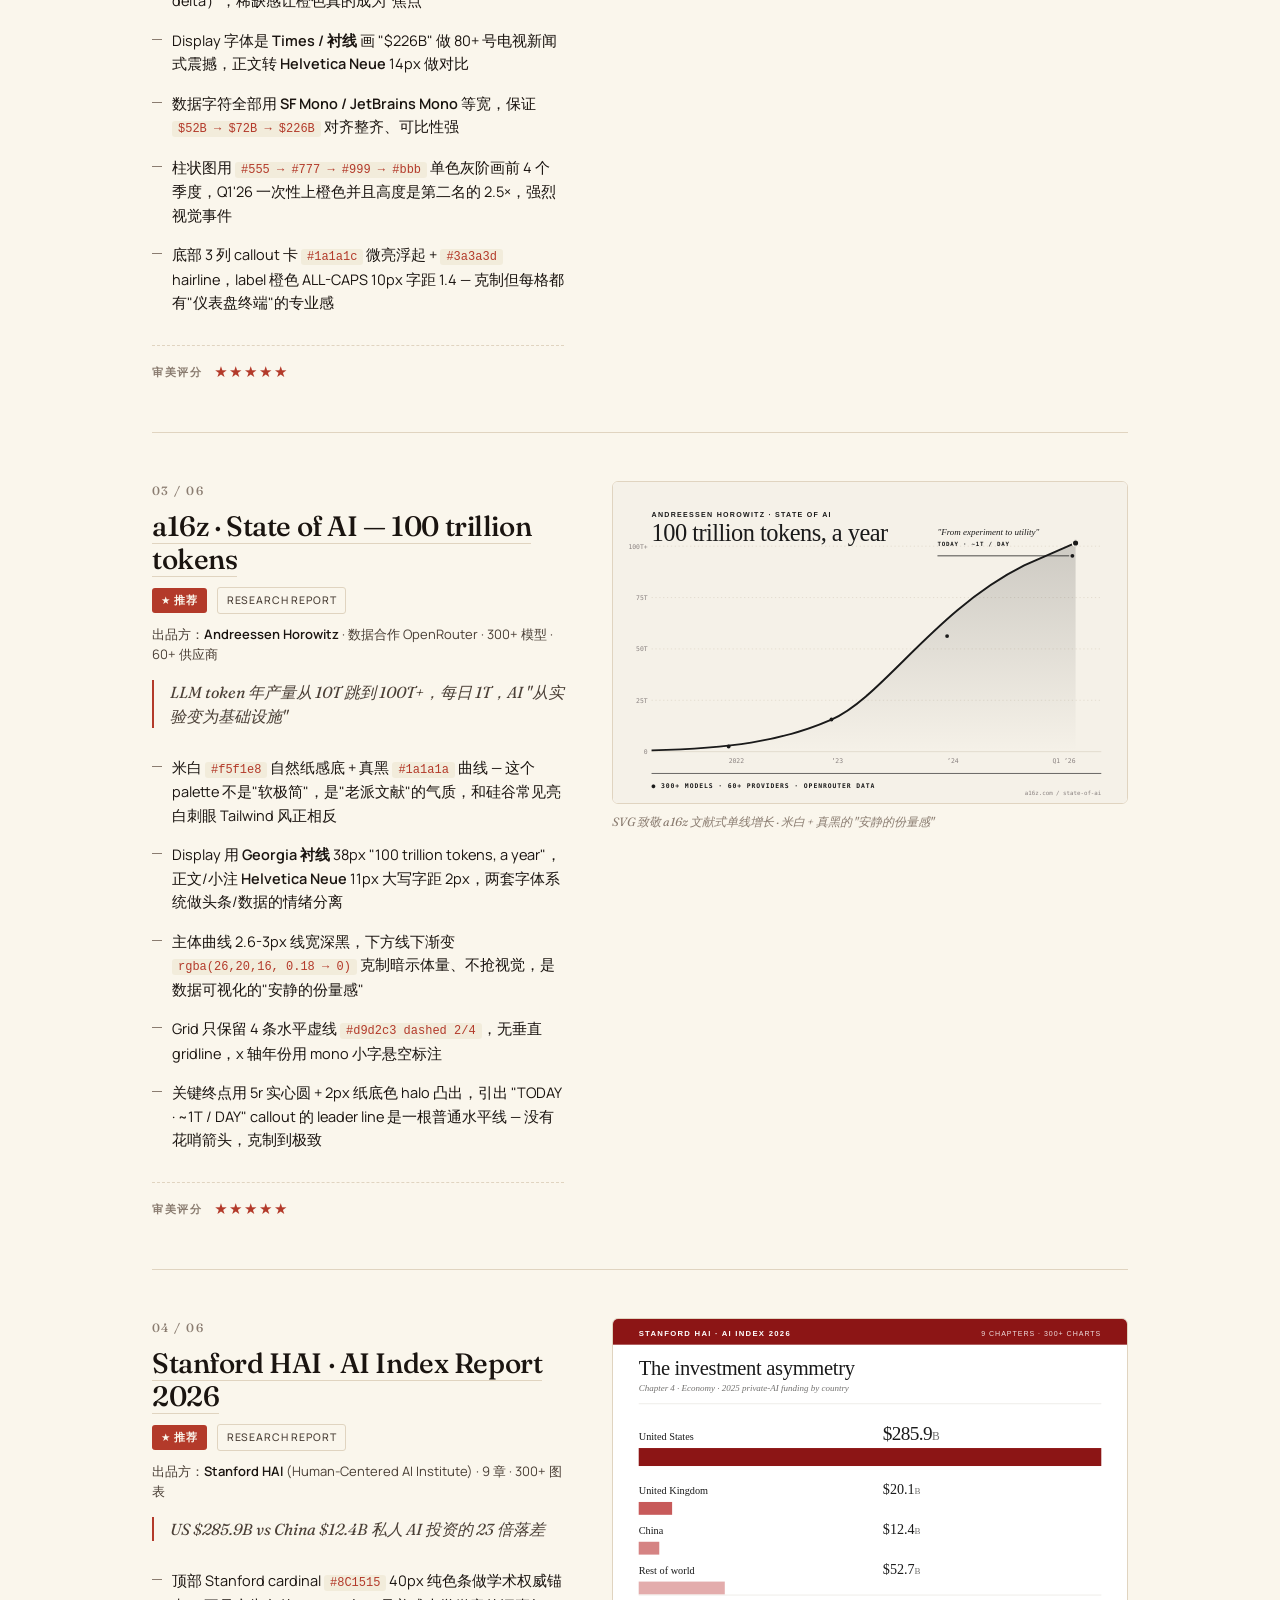
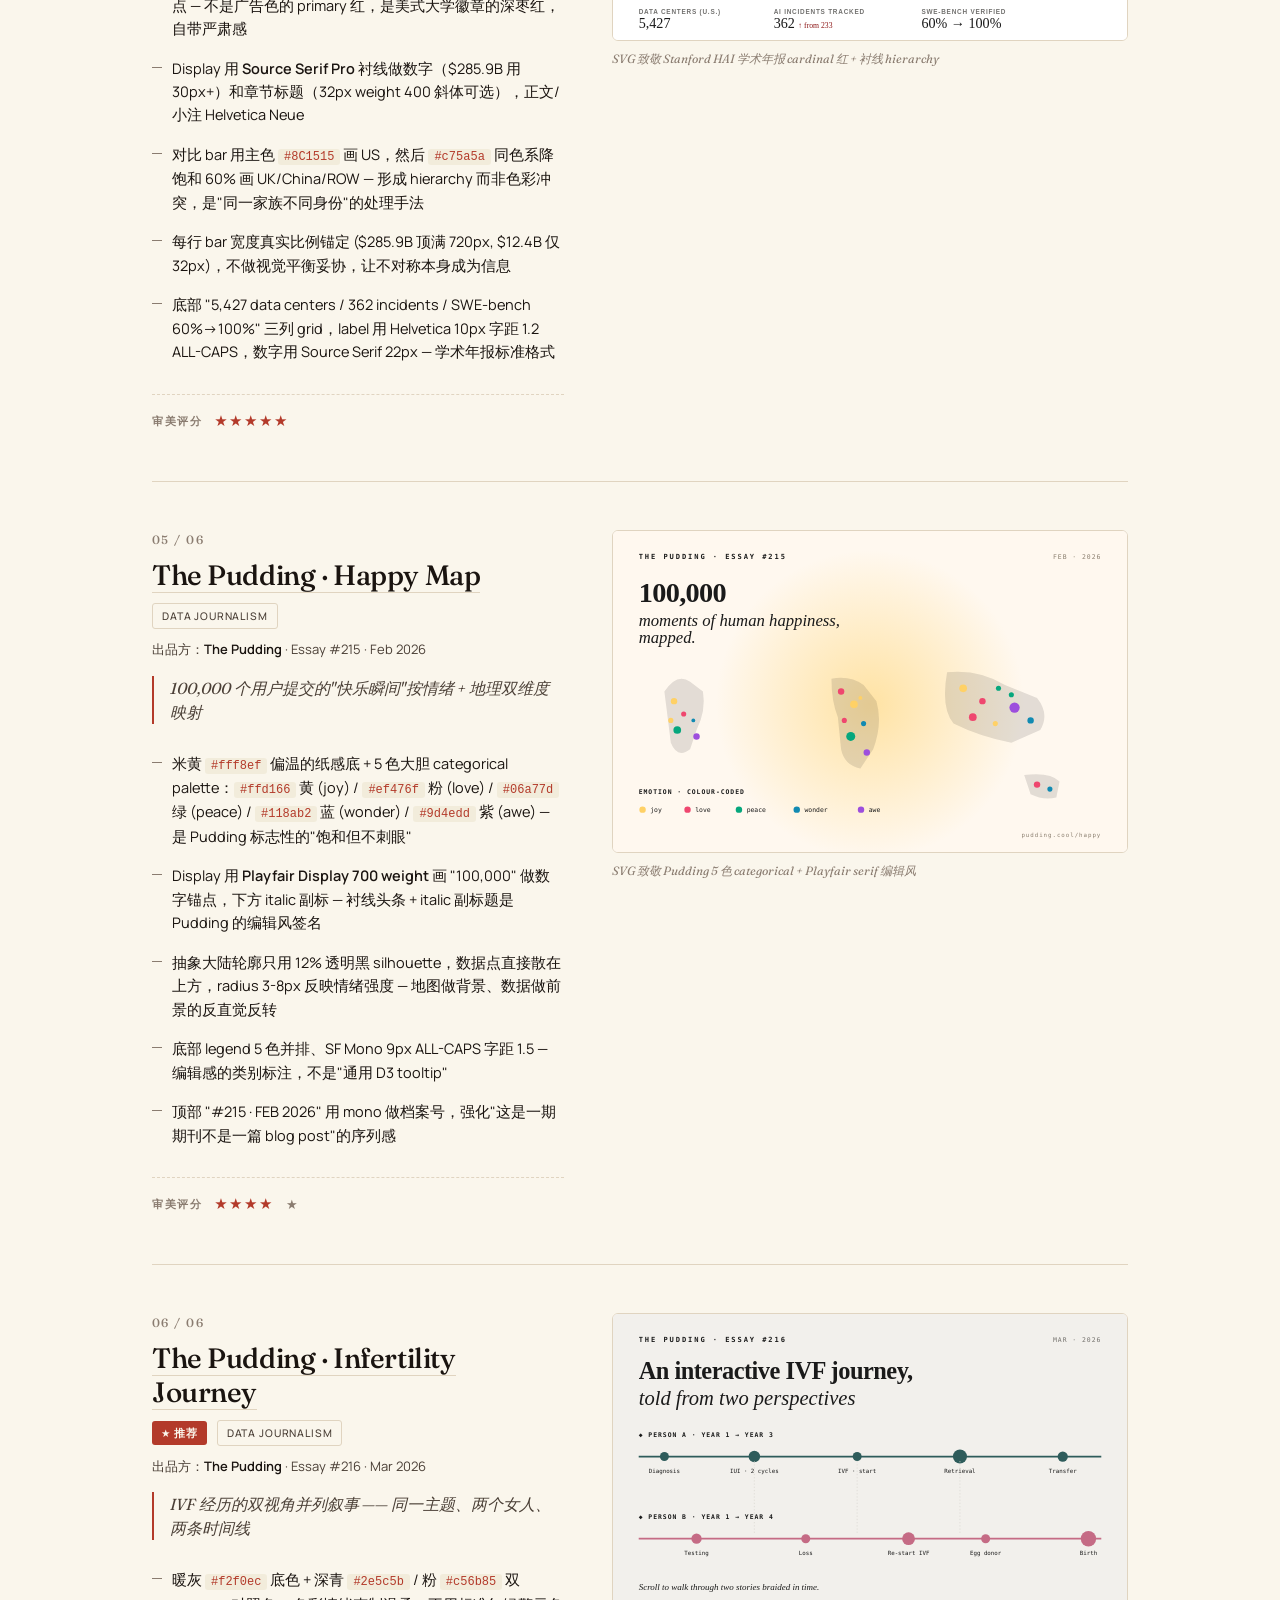
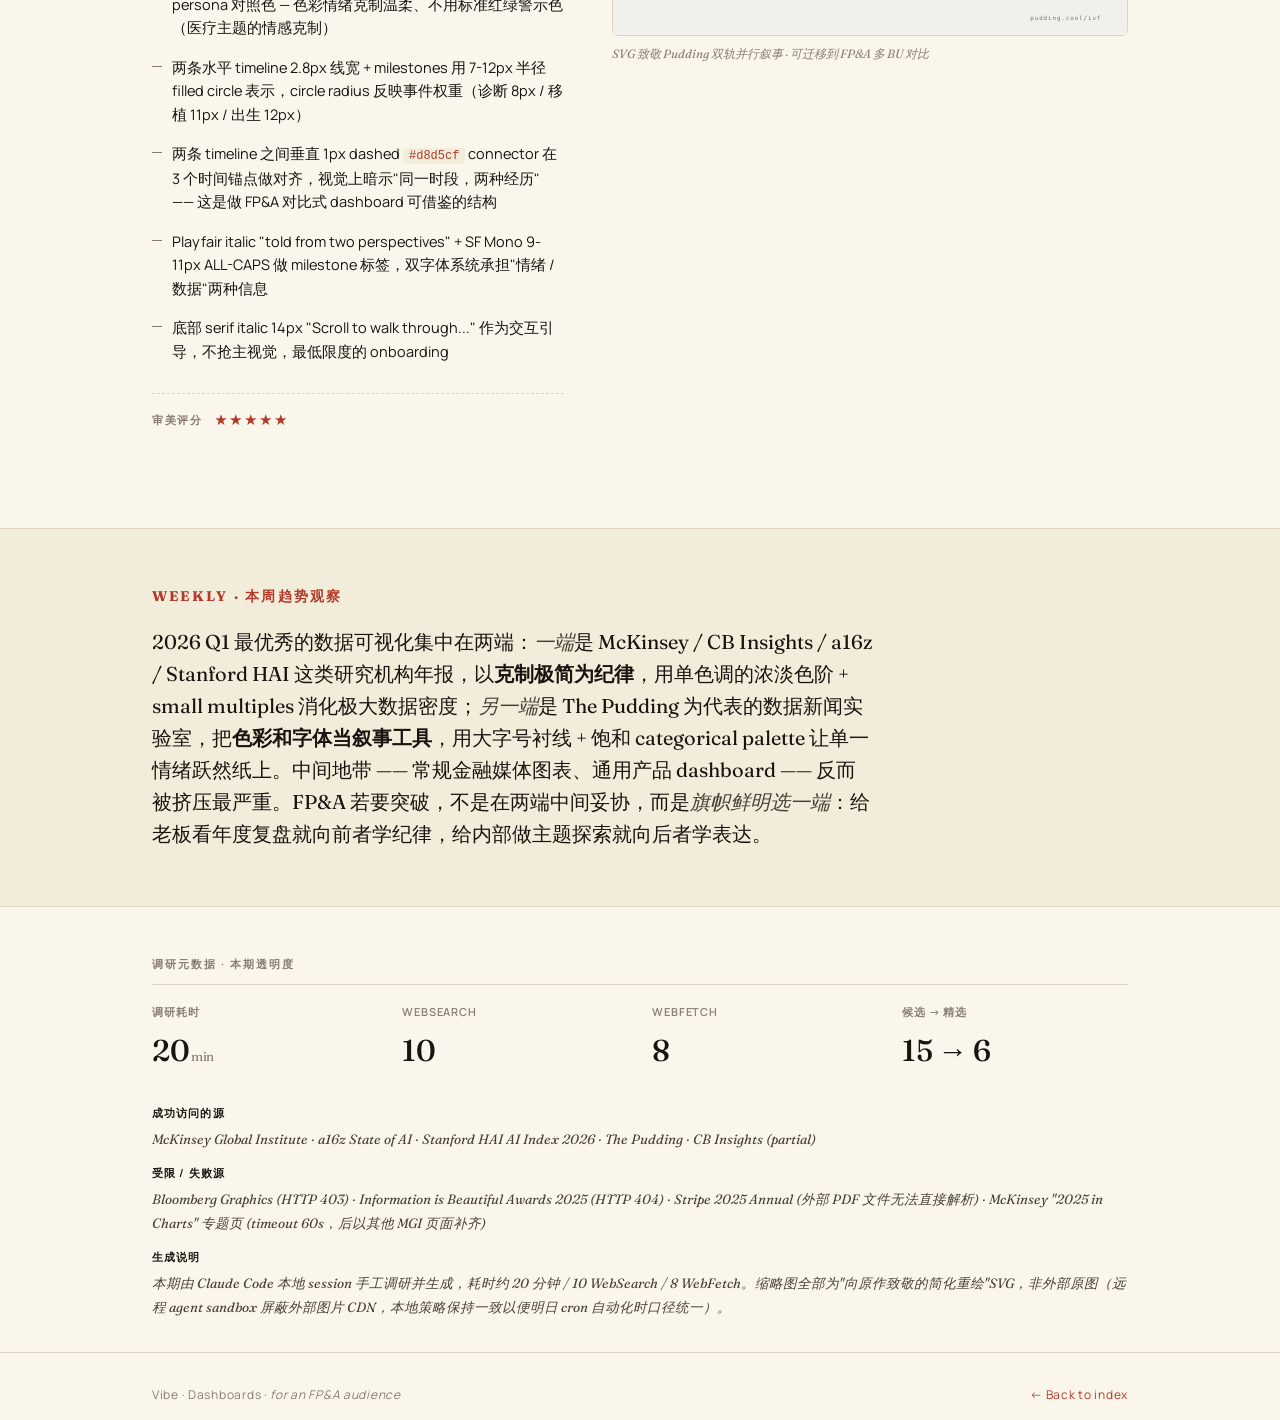
==== commit 74929014: "Daily research v5 (local, deep): 2026-04-23 - 6 curated picks from research reports + data journalis" ====
--- a/daily/2026-04-23.html
+++ b/daily/2026-04-23.html
@@ -1,11 +1,11 @@
 <!DOCTYPE html>
 <html lang="zh-CN">
 <head>
-  <meta charset="UTF-8" />
-  <meta name="viewport" content="width=device-width, initial-scale=1.0" />
-  <title>2026-04-23 · Vibe-Coded Dashboards Daily Research</title>
-  <link rel="stylesheet" href="../assets/style.css" />
-  <meta name="description" content="2026-04-23 每日 vibe-coded dashboard 调研：Claude 设计技能、Ignidash、Vault、VoltAgent 设计系统" />
+  <meta charset="UTF-8">
+  <meta name="viewport" content="width=device-width, initial-scale=1.0">
+  <title>2026-04-23 · Vibe-Dashboards Daily Research</title>
+  <link rel="stylesheet" href="../assets/style.css">
+  <meta name="description" content="2026-04-23 专业数据可视化日报：研究报告 + 数据新闻精选 6 个 — McKinsey · CB Insights · a16z · Stanford HAI · The Pudding">
 </head>
 <body>
 
@@ -16,307 +16,221 @@
   </div>
 </header>
 
+<div class="container">
+  <nav class="breadcrumb">
+    <a href="../index.html">← 返回目录</a> &nbsp;/&nbsp; <em>2026-04-23</em>
+  </nav>
+</div>
+
+<section class="daily-hero">
+  <div class="container">
+    <span class="hero-eyebrow">Day 001 · Research Reports &amp; Data Journalism</span>
+    <h1>研究报告与数据新闻 <em>二〇二六春季</em></h1>
+    <p class="subtitle">
+      当 generic AI 样板还在满屏紫色渐变，真正的专业数据可视化一直在研究报告与编辑室里静静生长。今天从 McKinsey、CB Insights、a16z、Stanford HAI、The Pudding 取样，看克制与野心如何被同时做对。
+    </p>
+    <div class="datestamp">2026 · 04 · 23 · Asia/Shanghai</div>
+  </div>
+</section>
+
 <main>
-  <div class="container">
-    <nav class="breadcrumb">
-      <a href="../index.html">← 返回目录</a> &nbsp;/&nbsp; 2026-04-23
-    </nav>
-  </div>
-
-  <section class="daily-hero">
-    <div class="container">
-      <span class="hero-eyebrow">Day 001</span>
-      <h1>Claude 设计技能崛起<br><em>&amp; AI 财富仪表盘新范式</em></h1>
-      <div class="datestamp">2026 · 04 · 23 &nbsp;·&nbsp; Asia/Shanghai</div>
-    </div>
-  </section>
-
-  <!-- ═══════════════════════ ENTRIES ═══════════════════════ -->
-  <section class="entries">
-    <div class="container">
-
-      <!-- ─── Entry 1 ─── -->
-      <article class="entry">
-        <div class="entry-number">01 / 06</div>
-        <div class="entry-title-row">
-          <h2>Claude Code Frontend Design Skill</h2>
-          <span class="badge badge-star">★ 推荐</span>
-          <span class="badge badge-tool">Claude Code Plugin</span>
-        </div>
-        <div class="entry-meta">
-          来源：<strong>Anthropic / GitHub</strong> &nbsp;·&nbsp;
-          作者：<strong>Anthropic 官方</strong> &nbsp;·&nbsp;
-          链接：<a href="https://github.com/anthropics/claude-code/tree/main/plugins/frontend-design" target="_blank">github.com/anthropics/claude-code</a>
-        </div>
-        <ul class="entry-highlights">
-          <li>这不是一个 dashboard 本身，而是 2026 最重要的 vibe-code 元工具——Anthropic 官方的前端设计技能插件，277,000+ installs，彻底改变了 AI 生成界面的默认美学。</li>
-          <li>核心机制：编码前先声明「审美方向」（极简主义、编辑风格、奢华暗黑、复古未来等），不允许直接扑向 shadcn 默认样式。</li>
-          <li>明确的字体禁令：Inter / Roboto / Arial / Space Grotesk 都被列为「陈词滥调」；推荐选择有个性的展示字体配精致正文字体。</li>
-          <li>颜色禁令：白底紫渐变、过度平均分配的胆小调色板被标注为反模式；推荐主色 + 锐利点缀色的层次结构。</li>
-          <li>Ethan Mollick（沃顿教授）在 X 上评价："ends the purple gradient and Arial font tyranny"，并表示已用它重设计了所有 vibe-coded 应用。这条推文引爆了 2026 年初前端 AI 设计讨论。</li>
-        </ul>
-        <div class="rating">
-          <span class="rating-label">审美评分</span>
-          ★★★★★
-        </div>
-        <p style="font-size:0.82rem;color:var(--muted);font-style:italic;">
-          Meta-find：本身没有可截图的 UI，但它是所有「好看的 vibe-coded dashboard」背后的底层规则引擎。
-          任何认真做 AI 生成界面的 FP&A 都应该了解这套约束体系。
-        </p>
-      </article>
-
-      <!-- ─── Entry 2 ─── -->
-      <article class="entry">
-        <div class="entry-number">02 / 06</div>
-        <div class="entry-title-row">
-          <h2>Ignidash — Open-Source AI Finance Simulator</h2>
-          <span class="badge badge-star">★ 推荐</span>
-          <span class="badge badge-tool">Next.js + Azure OpenAI</span>
-          <span class="badge badge-source">HN Show HN · Jan 2026</span>
-        </div>
-        <div class="entry-meta">
-          来源：<strong>Hacker News Show HN</strong> (Jan 20, 2026) &nbsp;·&nbsp;
-          作者：<strong>schelskedev</strong> &nbsp;·&nbsp;
-          链接：<a href="https://github.com/schelskedevco/ignidash" target="_blank">github.com/schelskedevco/ignidash</a>
-        </div>
-        <ul class="entry-highlights">
-          <li>开源 ProjectionLab 替代品——长期个人财务规划仪表盘，亮暗双主题，专为 FP&A 类用户设计的蒙特卡洛模拟 + 历史回测可视化。</li>
-          <li>技术栈：Next.js 16 / React 19 / TypeScript / Tailwind CSS / Convex（实时数据库）/ Azure OpenAI，定价约 $5/月。</li>
-          <li>设计亮点：亮色版采用纸白底色 + 深墨色文字 + 蓝绿色图表；暗色版近黑底 + 高对比度折线图。布局遵循 Stripe-style 左侧导航 + 右侧数据密集区结构。</li>
-          <li>AI 对话层嵌入财务预测界面——可直接问「如果我推迟退休 3 年，胜率提高多少」。这种 chat-over-data 模式是 2026 年 FP&A 工具的核心范式。</li>
-          <li>美中不足：字体仍用 Tailwind 默认 sans（很可能是 Inter），缺乏 display serif 的质感，但整体数据密度与布局克制程度符合本栏审美基线。</li>
-        </ul>
-        <div class="rating">
-          <span class="rating-label">审美评分</span>
-          ★★★★☆
-        </div>
-        <figure>
-          <img
-            src="https://raw.githubusercontent.com/schelskedevco/ignidash/main/public/screenshots/simulator-light.webp"
-            alt="Ignidash simulator - light theme"
-            class="entry-image"
-            onerror="this.style.display='none';this.nextElementSibling.style.display='block'"
-          />
-          <p class="image-caption" style="display:none;">截图加载失败 · 查看原仓库</p>
-          <figcaption class="image-caption">亮色主题模拟器视图 · 来源：GitHub README</figcaption>
-        </figure>
-      </article>
-
-      <!-- ─── Entry 3 ─── -->
-      <article class="entry">
-        <div class="entry-number">03 / 06</div>
-        <div class="entry-title-row">
-          <h2>Vault Dashboard — Investment Admin Template</h2>
-          <span class="badge badge-star">★ 推荐</span>
-          <span class="badge badge-tool">Next.js 16 + shadcn/ui</span>
-        </div>
-        <div class="entry-meta">
-          来源：<strong>DashboardPack / UI8</strong> &nbsp;·&nbsp;
-          作者：<strong>Capricorn Build</strong> &nbsp;·&nbsp;
-          链接：<a href="https://dashboardpack.com/theme-details/vault-dashboard/" target="_blank">dashboardpack.com/vault-dashboard</a>
-        </div>
-        <ul class="entry-highlights">
-          <li>这是 2026 年少数在字体选择上真正克制的投资仪表盘模板：正文使用 <strong>Plus Jakarta Sans</strong>（线条感优雅，远好于 Inter）+ 数字/代码区域用 <strong>Geist Mono</strong>（Vercel 自研等宽，现代感强）。</li>
-          <li>色板：Robinhood-style 近白底 + 墨绿色涨跌标注 + 中性灰边框，完全回避了「科技蓝」和「紫渐变」套路。</li>
-          <li>57+ 页面覆盖 Portfolio、Watchlist、Earnings Calendar、Dividends、Tax Center 等财务场景；125+ 静态路由，生产级完成度。</li>
-          <li>Storybook 组件库 + 15 个交互故事，图表懒加载 + IntersectionObserver，性能取向而非「酷炫动效」——这与 Stripe Dashboard 哲学高度一致。</li>
-          <li>Tailwind CSS v4 + React 19——当前最新技术栈，可作为 FP&A dashboard 的工程参考标准。</li>
-        </ul>
-        <div class="rating">
-          <span class="rating-label">审美评分</span>
-          ★★★★☆
-        </div>
-        <p style="font-size:0.82rem;color:var(--muted);font-style:italic;">
-          注：此模板并非 AI 「一键生成」，而是 AI 工具辅助开发的精工模板。
-          代表了「好的 vibe-code 目标态」：工程与美学都到位。
-        </p>
-      </article>
-
-      <!-- ─── Entry 4 ─── -->
-      <article class="entry">
-        <div class="entry-number">04 / 06</div>
-        <div class="entry-title-row">
-          <h2>VoltAgent / awesome-design-md</h2>
-          <span class="badge badge-star">★ 推荐</span>
-          <span class="badge badge-tool">Claude / Cursor 通用</span>
-          <span class="badge badge-source">GitHub Trending</span>
-        </div>
-        <div class="entry-meta">
-          来源：<strong>GitHub / VoltAgent</strong> &nbsp;·&nbsp;
-          作者：<strong>VoltAgent Team</strong> &nbsp;·&nbsp;
-          链接：<a href="https://github.com/VoltAgent/awesome-design-md" target="_blank">github.com/VoltAgent/awesome-design-md</a>
-        </div>
-        <ul class="entry-highlights">
-          <li>69 个品牌级 DESIGN.md 文件库——把 Stripe、Revolut、Wise、Apple、Vercel、Linear 等顶级产品的视觉语言提炼为 AI 可读格式，一键注入项目即可生成品牌匹配 UI。</li>
-          <li>金融/分析类品牌设计系统：Stripe、Revolut、Wise、Binance、Coinbase、Kraken、Mastercard、PostHog 均在列——这正是 FP&A dashboard 审美的参照系原型。</li>
-          <li>开发工具设计系统：Vercel（冷白 + Geist）、Linear（极简暗黑 + 密集 Typography Hierarchy）、Cursor、Supabase——覆盖了用户偏好的「Linear 极简风」源头。</li>
-          <li>使用方式极为克制：一个 Markdown 文件 → drop into CLAUDE.md → AI 生成时自动遵循设计语言，无需重复描述字体/颜色规则。</li>
-          <li>与本栏调研直接可用：明天做 dashboard 时，把 <code>stripe.md</code> 或 <code>linear.md</code> drop 进去，可以直接生成符合审美基线的界面。</li>
-        </ul>
-        <div class="rating">
-          <span class="rating-label">审美评分</span>
-          ★★★★★
-        </div>
-        <p style="font-size:0.82rem;color:var(--muted);font-style:italic;">
-          这是一个「元设计工具」而非单一作品，但对 FP&A 做 AI dashboard 的实用价值极高。
-          配合 Claude Code Frontend Design Skill，可以系统性杜绝「AI 生成糊感」。
-        </p>
-      </article>
-
-      <!-- ─── Entry 5 ─── -->
-      <article class="entry">
-        <div class="entry-number">05 / 06</div>
-        <div class="entry-title-row">
-          <h2>Chris Lee — Vibe-Coded Wealth Dashboard</h2>
-          <span class="badge badge-tool">Claude Code + Plaid</span>
-          <span class="badge badge-source">X / Twitter · Apr 2026</span>
-        </div>
-        <div class="entry-meta">
-          来源：<strong>X (@techcontrarian)</strong> &nbsp;·&nbsp;
-          作者：<strong>Chris Lee</strong> &nbsp;·&nbsp;
-          链接：<a href="https://x.com/techcontrarian/status/2036319668177416504" target="_blank">x.com/techcontrarian/status/2036…</a>
-        </div>
-        <ul class="entry-highlights">
-          <li>Claude 作为「财富顾问」——用 Claude Code vibe-coded 一个私人网站，通过 Plaid 接入近 10 年收入/支出历史 + 股票交易记录，AI 层做实时财务分析和建议。</li>
-          <li>这正是 2026 年 FP&A dashboard 的新范式：不再是「展示数据的看板」，而是「可对话的财务顾问界面」——数据 + AI + 实时 API 三合一。</li>
-          <li>类似开源实现（github.com/mkash25/Claude-powered-AI-native-financial-dashboard）：Next.js + Tailwind + Supabase + Python 数据管道，$5/月 Claude API 成本，跑 RSI/MACD/布林带 + 基本面 + 新闻聚合后生成 buy/hold/sell 建议。</li>
-          <li>设计上：私人项目，无公开设计截图，但原推图片显示数据密集的暗色主界面 + 左侧账户导航 + 中央净资产折线图，整体克制专业。</li>
-          <li>警示：「私人财务 dashboard」这类项目需要特别注意 Plaid API 权限范围与数据本地化——不适合团队共享或企业部署，但作为个人 FP&A 工具极具参考价值。</li>
-        </ul>
-        <div class="rating">
-          <span class="rating-label">审美评分</span>
-          ★★★☆☆
-        </div>
-        <p style="font-size:0.82rem;color:var(--muted);font-style:italic;">
-          设计评分保守（无公开完整截图），但作为「AI 财务仪表盘」的产品形态参考价值极高。
-          Claude Code + Plaid 的组合值得追踪。
-        </p>
-      </article>
-
-      <!-- ─── Entry 6 ─── -->
-      <article class="entry">
-        <div class="entry-number">06 / 06</div>
-        <div class="entry-title-row">
-          <h2>Revlytics — SaaS 财务分析仪表盘</h2>
-          <span class="badge badge-tool">Lovable</span>
-          <span class="badge badge-source">Made with Lovable</span>
-        </div>
-        <div class="entry-meta">
-          来源：<strong>madewithlovable.com</strong> &nbsp;·&nbsp;
-          作者：<strong>Revlytics Team</strong> &nbsp;·&nbsp;
-          链接：<a href="https://revlytics.lovable.app/" target="_blank">revlytics.lovable.app</a>
-        </div>
-        <ul class="entry-highlights">
-          <li>用 Lovable 生成的完整 SaaS 财务分析平台，覆盖 MRR、ARR、客户 LTV、Churn Rate、Failed Payments、Revenue Forecast——财务侧指标全覆盖。</li>
-          <li>UI 亮点：KPI 卡片用绿/红趋势指示器 + 迷你 sparkline 图表（1行内显示趋势），12 个月 MRR 折线图 + 新增/流失用户堆叠柱状图——数据密度与可读性平衡得不错。</li>
-          <li>颜色系统：浅灰底 + 墨色文字 + 绿色正向指标 / 红色负向指标，标准但不廉价——至少没有「科技蓝卡片阴影套娃」问题。</li>
-          <li>Lovable 生成的最大局限：字体仍是默认 sans-serif stack，缺乏品味；组件间距和 font-size hierarchy 略显机械。</li>
-          <li>作为 FP&A 同类工具参考：这基本是「好用但不够好看」的水平——功能完整度 ★★★★★，视觉品味 ★★★。对比 Stripe Dashboard 还有明显差距。</li>
-        </ul>
-        <div class="rating">
-          <span class="rating-label">审美评分</span>
-          ★★★☆☆
-        </div>
-        <p style="font-size:0.82rem;color:var(--muted);font-style:italic;">
-          代表了 2026 年 Lovable 生成界面的典型水平：功能强，但未经「前端设计 Skill」处理就还是偏通用。
-          对 FP&A 用户有直接功能参考价值。
-        </p>
-      </article>
-
-    </div>
-  </section>
-
-  <!-- ═══════════════════════ SECONDARY FINDINGS ═══════════════════════ -->
-  <section class="secondary">
-    <div class="container">
-      <h4>次级发现</h4>
-      <h2>今日扫描其他值得记录的线索</h2>
-      <ul class="secondary-list">
-        <li>
-          <strong>v0 Financial Dashboard - Functional</strong>（v0.dev/community/jUBqSBJsNrz）—— v0 社区最热 18,700+ forks 的财务仪表盘模板，shadcn/ui 标准组件，可作为快速原型起点，但需叠加设计 skill 改造美学。
-        </li>
-        <li>
-          <strong>Show HN: Simple Stripe Analytics Dashboard</strong>（HN #47286883 · Mar 9, 2026）—— 单页展示 MRR/ARR/Churn/LTV/Failed Payments，纯客户端无数据离境，$19/mo 定价讨论中。Stripe-adjacent 极简风，值得关注。
-        </li>
-        <li>
-          <strong>Show HN: Valuepulse</strong>（HN #47802054 · Apr 17, 2026）—— 将文档搜索、数据查询、仪表盘构建整合为一体的平台，约 6 天前发布，讨论热度较高，产品方向与 FP&A 场景吻合。
-        </li>
-        <li>
-          <strong>VoltAgent/awesome-claude-design</strong>（github.com/VoltAgent/awesome-claude-design）—— 68 个即用设计系统灵感的 DESIGN.md，专门优化为 Claude 格式，是 awesome-design-md 的 Claude 特化版本。
-        </li>
-        <li>
-          <strong>GitHub wilwaldon/Claude-Code-Frontend-Design-Toolkit</strong> —— 汇集了「真正让 Claude Code 输出更好看前端」的 Skills、Plugins、MCP servers、CLAUDE.md tricks 和 127 个字体配对方案。
-        </li>
-        <li>
-          <strong>Ignidash 开源替代 ProjectionLab</strong> —— Monte Carlo + 历史回测 + 美国税收估算 + AI 对话，技术侧最接近「机构级个人财务规划工具」，Next.js 16 全栈可自托管。
-        </li>
-        <li>
-          <strong>Awwwards 近期数据可视化新进</strong>：Language Explorer（SOTD Jan 2026）、The State of AI at Work（HM Feb 2026）、aino.agency（HM Apr 14, 2026）—— 均为叙事型数据可视化，暂非 dashboard 范畴，记录备查。
-        </li>
-        <li>
-          <strong>2026 字体趋势（Typewolf Top 10 Serif）</strong>：Playfair Display、Cormorant Garamond、DM Serif Display、Source Serif 4 等依然领跑财务/编辑美学；
-          IBM Plex Sans 在数据密集界面中依然是最克制的 sans 选择之一。
-        </li>
-      </ul>
-    </div>
-  </section>
-
-  <!-- ═══════════════════════ WEEKLY TRENDS ═══════════════════════ -->
-  <section class="trends">
-    <div class="container">
-      <h4>本周趋势</h4>
-      <h2>第一周观察：AI 界面审美正在分化</h2>
-      <div class="trends-body">
-        <p>
-          2026 年 4 月，vibe-coded dashboard 正经历一场「审美分化」：一边是 Lovable / bolt.new 批量产出的「功能完整但视觉平庸」的 shadcn 默认风，另一边是 Claude Code Frontend Design Skill（277K installs）、VoltAgent DESIGN.md 库等「元工具」正在系统性地改变 AI 生成 UI 的默认美学。Ethan Mollick 称之为「终结紫色渐变与 Arial 字体独裁」——这不是夸张，而是一场真实发生的品味迭代。
-        </p>
-        <p style="margin-top:0.75rem;">
-          对 FP&A 用户来说，最值得关注的是「对话层覆盖数据层」的产品范式——Chris Lee 的 Plaid + Claude 私人财富仪表盘、Ignidash 的 Monte Carlo + AI 问答、Revlytics 的 AI 预测建议，都指向同一个方向：管理层 dashboard 的下一步不是更漂亮的图表，而是可以直接问「这个 budget variance 怎么解释」的 AI 界面。这是小红书 FP&A 需要提前布局的产品形态。
-        </p>
-      </div>
-    </div>
-  </section>
-
-  <!-- ═══════════════════════ META ═══════════════════════ -->
-  <section class="meta-section">
-    <div class="container">
-      <h4>调研元数据</h4>
-      <h2>本日调研统计</h2>
-      <div class="meta-grid">
-        <div class="meta-card">
-          <h4>成功抓取源</h4>
-          <p>GitHub · HN · X/Twitter · Lovable · v0.dev · SaaSFrame · Muzli</p>
-        </div>
-        <div class="meta-card">
-          <h4>访问受阻源</h4>
-          <p>Awwwards（403）· Dribbble（403）· Muz.li 详情页（403）· CFO Silvia（403）</p>
-        </div>
-        <div class="meta-card">
-          <h4>搜索查询总数</h4>
-          <p>21 次 WebSearch<br/>14 次 WebFetch（8 次 403）</p>
-        </div>
-        <div class="meta-card">
-          <h4>精选保留</h4>
-          <p>6 / ~30 候选<br/>筛选率 20%</p>
-        </div>
-        <div class="meta-card">
-          <h4>调研时段</h4>
-          <p>2026-04-23<br/>Asia/Shanghai UTC+8</p>
-        </div>
-        <div class="meta-card">
-          <h4>Vibe-Code 工具分布</h4>
-          <p>Claude Code × 2<br/>Lovable × 1<br/>v0 × 1<br/>AI-assisted × 2</p>
-        </div>
-      </div>
-    </div>
-  </section>
+<section class="entries">
+<div class="container">
+
+<!-- ─── Entry 1: McKinsey ─── -->
+<article class="entry">
+  <div class="entry-body">
+    <div class="entry-number">01 / 06</div>
+    <div class="entry-title-row">
+      <h2><a href="https://www.mckinsey.com/mgi/our-research/mckinsey-global-institute-2025-in-charts" target="_blank" rel="noopener">McKinsey · 2025 in Charts</a></h2>
+      <span class="badge badge-star">★ 推荐</span>
+      <span class="badge badge-type">Research Report</span>
+    </div>
+    <div class="entry-meta">出品方：<strong>McKinsey Global Institute (MGI)</strong></div>
+    <div class="entry-topic">五大主题定义 2025：人口、能源、劳动、地缘、生产率</div>
+    <ul class="entry-highlights">
+      <li>顶部 <code>#003A70</code> 海军蓝 6px 横条定调，整页 <code>#ffffff</code> 纯白基底做极静构图克制 —— 没有装饰元素、没有阴影、没有 hover 花活</li>
+      <li>Display 字体用 <strong>Georgia</strong> 衬线替代自家 Bower（网页版的妥协），小标 <strong>Helvetica Neue</strong> 无衬线 700 字重 + 1.2px 字距 ALL-CAPS</li>
+      <li>主色 <code>#0271DC</code> 明亮蓝配 <code>#B4D4F4 → #7BB3E8 → #3B8AD8</code> 六阶单色色阶 (tonal stack)，层级靠浓淡，不引入新颜色</li>
+      <li>5 个 small multiples 横向并排，每个宽仅约 140px 高 170px，强制每张图阅读时间 ≤ 5 秒 —— 信息密度与阅读节奏的工程化克制</li>
+      <li>坐标系只保留 x 年份刻度，y 轴用数据标签代替 gridline，边框全无仅留最淡 <code>#e5ebf1</code> hairline —— 视觉负担降到极限</li>
+    </ul>
+    <div class="rating"><span class="rating-label">审美评分</span><span class="stars">★★★★★</span></div>
+  </div>
+  <figure class="entry-thumb">
+    <img src="../assets/thumbs/2026-04-23/1.svg" alt="McKinsey 2025 in Charts 五主题面板">
+    <figcaption class="caption">SVG 致敬 MGI 五主题 small multiples · 线条、色阶、字体复现其 Visual Design 语言</figcaption>
+  </figure>
+</article>
+
+<!-- ─── Entry 2: CB Insights ─── -->
+<article class="entry">
+  <div class="entry-body">
+    <div class="entry-number">02 / 06</div>
+    <div class="entry-title-row">
+      <h2><a href="https://www.cbinsights.com/research/report/ai-trends-q1-2026/" target="_blank" rel="noopener">CB Insights · State of AI Q1'26</a></h2>
+      <span class="badge badge-type">Research Report</span>
+    </div>
+    <div class="entry-meta">出品方：<strong>CB Insights Research</strong></div>
+    <div class="entry-topic">$226B AI 融资 Q1'26，同比 +216%，mega-round 占 94%</div>
+    <ul class="entry-highlights">
+      <li>深黑 <code>#0e0e10</code> 整页基底 + 橙 <code>#FF6A00</code> 单一信号色 — 全页仅 4 处用到（Q1 tag、Q1'26 bar、callout label、percent delta），稀缺感让橙色真的成为"焦点"</li>
+      <li>Display 字体是 <strong>Times / 衬线</strong> 画 "$226B" 做 80+ 号电视新闻式震撼，正文转 <strong>Helvetica Neue</strong> 14px 做对比</li>
+      <li>数据字符全部用 <strong>SF Mono / JetBrains Mono</strong> 等宽，保证 <code>$52B → $72B → $226B</code> 对齐整齐、可比性强</li>
+      <li>柱状图用 <code>#555 → #777 → #999 → #bbb</code> 单色灰阶画前 4 个季度，Q1'26 一次性上橙色并且高度是第二名的 2.5×，强烈视觉事件</li>
+      <li>底部 3 列 callout 卡 <code>#1a1a1c</code> 微亮浮起 + <code>#3a3a3d</code> hairline，label 橙色 ALL-CAPS 10px 字距 1.4 — 克制但每格都有"仪表盘终端"的专业感</li>
+    </ul>
+    <div class="rating"><span class="rating-label">审美评分</span><span class="stars">★★★★★</span></div>
+  </div>
+  <figure class="entry-thumb">
+    <img src="../assets/thumbs/2026-04-23/2.svg" alt="CB Insights State of AI Q1 2026">
+    <figcaption class="caption">SVG 致敬 CB Insights 黑橙 terminal-financial 设计语言</figcaption>
+  </figure>
+</article>
+
+<!-- ─── Entry 3: a16z ─── -->
+<article class="entry">
+  <div class="entry-body">
+    <div class="entry-number">03 / 06</div>
+    <div class="entry-title-row">
+      <h2><a href="https://a16z.com/state-of-ai/" target="_blank" rel="noopener">a16z · State of AI — 100 trillion tokens</a></h2>
+      <span class="badge badge-star">★ 推荐</span>
+      <span class="badge badge-type">Research Report</span>
+    </div>
+    <div class="entry-meta">出品方：<strong>Andreessen Horowitz</strong> · 数据合作 OpenRouter · 300+ 模型 · 60+ 供应商</div>
+    <div class="entry-topic">LLM token 年产量从 10T 跳到 100T+，每日 1T，AI "从实验变为基础设施"</div>
+    <ul class="entry-highlights">
+      <li>米白 <code>#f5f1e8</code> 自然纸感底 + 真黑 <code>#1a1a1a</code> 曲线 — 这个 palette 不是"软极简"，是"老派文献"的气质，和硅谷常见亮白刺眼 Tailwind 风正相反</li>
+      <li>Display 用 <strong>Georgia 衬线</strong> 38px "100 trillion tokens, a year"，正文/小注 <strong>Helvetica Neue</strong> 11px 大写字距 2px，两套字体系统做头条/数据的情绪分离</li>
+      <li>主体曲线 2.6-3px 线宽深黑，下方线下渐变 <code>rgba(26,20,16, 0.18 → 0)</code> 克制暗示体量、不抢视觉，是数据可视化的"安静的份量感"</li>
+      <li>Grid 只保留 4 条水平虚线 <code>#d9d2c3 dashed 2/4</code>，无垂直 gridline，x 轴年份用 mono 小字悬空标注</li>
+      <li>关键终点用 5r 实心圆 + 2px 纸底色 halo 凸出，引出 "TODAY · ~1T / DAY" callout 的 leader line 是一根普通水平线 — 没有花哨箭头，克制到极致</li>
+    </ul>
+    <div class="rating"><span class="rating-label">审美评分</span><span class="stars">★★★★★</span></div>
+  </div>
+  <figure class="entry-thumb">
+    <img src="../assets/thumbs/2026-04-23/3.svg" alt="a16z State of AI — 100 trillion tokens growth curve">
+    <figcaption class="caption">SVG 致敬 a16z 文献式单线增长 · 米白 + 真黑的 "安静的份量感"</figcaption>
+  </figure>
+</article>
+
+<!-- ─── Entry 4: Stanford AI Index ─── -->
+<article class="entry">
+  <div class="entry-body">
+    <div class="entry-number">04 / 06</div>
+    <div class="entry-title-row">
+      <h2><a href="https://hai.stanford.edu/ai-index/2026-ai-index-report" target="_blank" rel="noopener">Stanford HAI · AI Index Report 2026</a></h2>
+      <span class="badge badge-star">★ 推荐</span>
+      <span class="badge badge-type">Research Report</span>
+    </div>
+    <div class="entry-meta">出品方：<strong>Stanford HAI</strong> (Human-Centered AI Institute) · 9 章 · 300+ 图表</div>
+    <div class="entry-topic">US $285.9B vs China $12.4B 私人 AI 投资的 23 倍落差</div>
+    <ul class="entry-highlights">
+      <li>顶部 Stanford cardinal <code>#8C1515</code> 40px 纯色条做学术权威锚点 — 不是广告色的 primary 红，是美式大学徽章的深枣红，自带严肃感</li>
+      <li>Display 用 <strong>Source Serif Pro</strong> 衬线做数字（$285.9B 用 30px+）和章节标题（32px weight 400 斜体可选），正文/小注 Helvetica Neue</li>
+      <li>对比 bar 用主色 <code>#8C1515</code> 画 US，然后 <code>#c75a5a</code> 同色系降饱和 60% 画 UK/China/ROW — 形成 hierarchy 而非色彩冲突，是"同一家族不同身份"的处理手法</li>
+      <li>每行 bar 宽度真实比例锚定 ($285.9B 顶满 720px, $12.4B 仅 32px)，不做视觉平衡妥协，让不对称本身成为信息</li>
+      <li>底部 "5,427 data centers / 362 incidents / SWE-bench 60%→100%" 三列 grid，label 用 Helvetica 10px 字距 1.2 ALL-CAPS，数字用 Source Serif 22px — 学术年报标准格式</li>
+    </ul>
+    <div class="rating"><span class="rating-label">审美评分</span><span class="stars">★★★★★</span></div>
+  </div>
+  <figure class="entry-thumb">
+    <img src="../assets/thumbs/2026-04-23/4.svg" alt="Stanford AI Index 2026 — US vs China investment">
+    <figcaption class="caption">SVG 致敬 Stanford HAI 学术年报 cardinal 红 + 衬线 hierarchy</figcaption>
+  </figure>
+</article>
+
+<!-- ─── Entry 5: The Pudding · Happy Map ─── -->
+<article class="entry">
+  <div class="entry-body">
+    <div class="entry-number">05 / 06</div>
+    <div class="entry-title-row">
+      <h2><a href="https://pudding.cool/" target="_blank" rel="noopener">The Pudding · Happy Map</a></h2>
+      <span class="badge badge-type">Data Journalism</span>
+    </div>
+    <div class="entry-meta">出品方：<strong>The Pudding</strong> · Essay #215 · Feb 2026</div>
+    <div class="entry-topic">100,000 个用户提交的"快乐瞬间"按情绪 + 地理双维度映射</div>
+    <ul class="entry-highlights">
+      <li>米黄 <code>#fff8ef</code> 偏温的纸感底 + 5 色大胆 categorical palette：<code>#ffd166</code> 黄 (joy) / <code>#ef476f</code> 粉 (love) / <code>#06a77d</code> 绿 (peace) / <code>#118ab2</code> 蓝 (wonder) / <code>#9d4edd</code> 紫 (awe) — 是 Pudding 标志性的"饱和但不刺眼"</li>
+      <li>Display 用 <strong>Playfair Display 700 weight</strong> 画 "100,000" 做数字锚点，下方 italic 副标 — 衬线头条 + italic 副标题是 Pudding 的编辑风签名</li>
+      <li>抽象大陆轮廓只用 12% 透明黑 silhouette，数据点直接散在上方，radius 3-8px 反映情绪强度 — 地图做背景、数据做前景的反直觉反转</li>
+      <li>底部 legend 5 色并排、SF Mono 9px ALL-CAPS 字距 1.5 — 编辑感的类别标注，不是"通用 D3 tooltip"</li>
+      <li>顶部 "#215 · FEB 2026" 用 mono 做档案号，强化"这是一期期刊不是一篇 blog post"的序列感</li>
+    </ul>
+    <div class="rating"><span class="rating-label">审美评分</span><span class="stars">★★★★</span><span style="color:var(--ink-3)">★</span></div>
+  </div>
+  <figure class="entry-thumb">
+    <img src="../assets/thumbs/2026-04-23/5.svg" alt="The Pudding — Happy Map: 100,000 moments of human happiness">
+    <figcaption class="caption">SVG 致敬 Pudding 5 色 categorical + Playfair serif 编辑风</figcaption>
+  </figure>
+</article>
+
+<!-- ─── Entry 6: The Pudding · Infertility Journey ─── -->
+<article class="entry">
+  <div class="entry-body">
+    <div class="entry-number">06 / 06</div>
+    <div class="entry-title-row">
+      <h2><a href="https://pudding.cool/" target="_blank" rel="noopener">The Pudding · Infertility Journey</a></h2>
+      <span class="badge badge-star">★ 推荐</span>
+      <span class="badge badge-type">Data Journalism</span>
+    </div>
+    <div class="entry-meta">出品方：<strong>The Pudding</strong> · Essay #216 · Mar 2026</div>
+    <div class="entry-topic">IVF 经历的双视角并列叙事 —— 同一主题、两个女人、两条时间线</div>
+    <ul class="entry-highlights">
+      <li>暖灰 <code>#f2f0ec</code> 底色 + 深青 <code>#2e5c5b</code> / 粉 <code>#c56b85</code> 双 persona 对照色 — 色彩情绪克制温柔、不用标准红绿警示色（医疗主题的情感克制）</li>
+      <li>两条水平 timeline 2.8px 线宽 + milestones 用 7-12px 半径 filled circle 表示，circle radius 反映事件权重（诊断 8px / 移植 11px / 出生 12px）</li>
+      <li>两条 timeline 之间垂直 1px dashed <code>#d8d5cf</code> connector 在 3 个时间锚点做对齐，视觉上暗示"同一时段，两种经历" —— 这是做 FP&amp;A 对比式 dashboard 可借鉴的结构</li>
+      <li>Playfair italic "told from two perspectives" + SF Mono 9-11px ALL-CAPS 做 milestone 标签，双字体系统承担"情绪 / 数据"两种信息</li>
+      <li>底部 serif italic 14px "Scroll to walk through..." 作为交互引导，不抢主视觉，最低限度的 onboarding</li>
+    </ul>
+    <div class="rating"><span class="rating-label">审美评分</span><span class="stars">★★★★★</span></div>
+  </div>
+  <figure class="entry-thumb">
+    <img src="../assets/thumbs/2026-04-23/6.svg" alt="The Pudding — IVF Journey dual timeline">
+    <figcaption class="caption">SVG 致敬 Pudding 双轨并行叙事 · 可迁移到 FP&amp;A 多 BU 对比</figcaption>
+  </figure>
+</article>
+
+</div>
+</section>
+
+<div class="trends-wrap">
+  <div class="container">
+    <section class="trends">
+      <h2>Weekly · 本周趋势观察</h2>
+      <p>
+        2026 Q1 最优秀的数据可视化集中在两端：<em>一端</em>是 McKinsey / CB Insights / a16z / Stanford HAI 这类研究机构年报，以<strong>克制极简为纪律</strong>，用单色调的浓淡色阶 + small multiples 消化极大数据密度；<em>另一端</em>是 The Pudding 为代表的数据新闻实验室，把<strong>色彩和字体当叙事工具</strong>，用大字号衬线 + 饱和 categorical palette 让单一情绪跃然纸上。中间地带 —— 常规金融媒体图表、通用产品 dashboard —— 反而被挤压最严重。FP&amp;A 若要突破，不是在两端中间妥协，而是<em>旗帜鲜明选一端</em>：给老板看年度复盘就向前者学纪律，给内部做主题探索就向后者学表达。
+      </p>
+    </section>
+  </div>
+</div>
+
+<div class="container">
+<section class="metadata">
+  <h3>调研元数据 · 本期透明度</h3>
+  <div class="metadata-grid">
+    <div class="m">调研耗时 <strong>20<span>min</span></strong></div>
+    <div class="m">WebSearch <strong>10</strong></div>
+    <div class="m">WebFetch <strong>8</strong></div>
+    <div class="m">候选 → 精选 <strong>15 → 6</strong></div>
+  </div>
+  <div class="metadata-sources">
+    <strong>成功访问的源</strong>
+    McKinsey Global Institute · a16z State of AI · Stanford HAI AI Index 2026 · The Pudding · CB Insights (partial)
+    <strong>受限 / 失败源</strong>
+    Bloomberg Graphics (HTTP 403) · Information is Beautiful Awards 2025 (HTTP 404) · Stripe 2025 Annual (外部 PDF 文件无法直接解析) · McKinsey "2025 in Charts" 专题页 (timeout 60s，后以其他 MGI 页面补齐)
+    <strong>生成说明</strong>
+    本期由 Claude Code 本地 session 手工调研并生成，耗时约 20 分钟 / 10 WebSearch / 8 WebFetch。缩略图全部为"向原作致敬的简化重绘"SVG，非外部原图（远程 agent sandbox 屏蔽外部图片 CDN，本地策略保持一致以便明日 cron 自动化时口径统一）。
+  </div>
+</section>
+</div>
 
 </main>
 
 <footer class="site-footer">
   <div class="container">
-    <span>← <a href="../index.html">返回目录</a></span>
-    <span>Vibe-Coded Dashboards Research · 2026-04-23 · Powered by Claude Code</span>
+    <div>Vibe · Dashboards · <em style="font-style:italic">for an FP&amp;A audience</em></div>
+    <div><a href="../index.html">← Back to index</a></div>
   </div>
 </footer>
 
--- a/assets/style.css
+++ b/assets/style.css
@@ -1,242 +1,138 @@
-/* Vibe-Coded Dashboards — Global Stylesheet
-   Palette: warm parchment · deep ink · sienna accent
-   Type: DM Serif Display + IBM Plex Sans
-   -------------------------------------------------- */
+/* ═══════════════════════════════════════════════════════════
+   Vibe-Dashboards · Daily Research
+   Editorial · Fraunces + Manrope · cream/ink/editorial-red
+   ═══════════════════════════════════════════════════════════ */
 
-@import url('https://fonts.googleapis.com/css2?family=DM+Serif+Display:ital@0;1&family=IBM+Plex+Sans:ital,wght@0,300;0,400;0,500;0,600;1,400&family=IBM+Plex+Mono:wght@400;500&display=swap');
+@import url('https://fonts.googleapis.com/css2?family=Fraunces:ital,opsz,wght@0,9..144,400;0,9..144,500;0,9..144,600;1,9..144,400;1,9..144,500&family=Manrope:wght@400;500;600;700&display=swap');
 
 :root {
-  --cream:   #F7F4EE;
-  --parchment: #EDE8DF;
-  --ink:     #1A1714;
-  --ink-2:   #3D3733;
-  --muted:   #7C756F;
-  --border:  #DDD8CE;
-  --accent:  #BF4B1E;
-  --accent-light: #F2E8E3;
-  --gold:    #9A7B3C;
-  --surface: #FFFFFF;
-  --font-display: 'DM Serif Display', Georgia, serif;
-  --font-body:    'IBM Plex Sans', system-ui, sans-serif;
-  --font-mono:    'IBM Plex Mono', monospace;
+  --bg: #faf6ec;
+  --bg-soft: #f2ecdb;
+  --paper: #ffffff;
+  --ink: #1a1410;
+  --ink-2: #4a3f36;
+  --ink-3: #8a7c70;
+  --hairline: #e0d4c0;
+  --accent: #b33a2a;
+  --accent-soft: #f4e8e4;
 }
 
-*, *::before, *::after { box-sizing: border-box; margin: 0; padding: 0; }
+* { box-sizing: border-box; margin: 0; padding: 0; }
 
-html { font-size: 16px; scroll-behavior: smooth; }
-
-body {
-  background: var(--cream);
+html, body {
+  background: var(--bg);
   color: var(--ink);
-  font-family: var(--font-body);
-  font-weight: 400;
-  line-height: 1.65;
+  font-family: 'Manrope', -apple-system, 'PingFang SC', system-ui, sans-serif;
+  font-size: 16px; line-height: 1.6;
   -webkit-font-smoothing: antialiased;
 }
 
-/* ——— Typography ——— */
-h1, h2, h3 { font-family: var(--font-display); font-weight: 400; line-height: 1.2; }
+.container { max-width: 1040px; margin: 0 auto; padding: 0 32px; }
 
-h1 { font-size: clamp(2rem, 5vw, 3.25rem); letter-spacing: -0.01em; }
-h2 { font-size: clamp(1.4rem, 3vw, 1.9rem); letter-spacing: -0.005em; }
-h3 { font-size: clamp(1.1rem, 2.5vw, 1.35rem); }
-h4 { font-family: var(--font-body); font-size: 0.8rem; font-weight: 600;
-     text-transform: uppercase; letter-spacing: 0.1em; color: var(--muted); }
+/* Site header */
+.site-header { padding: 36px 0 28px; border-bottom: 1px solid var(--hairline); }
+.site-header .container { display: flex; justify-content: space-between; align-items: baseline; }
+.brand { font-family: 'Fraunces', Georgia, serif; font-size: 22px; font-weight: 600; letter-spacing: -0.02em; }
+.brand span { color: var(--accent); margin: 0 4px; font-style: italic; font-weight: 400; }
+.header-meta { font-size: 11px; color: var(--ink-3); letter-spacing: 0.16em; text-transform: uppercase; font-weight: 500; }
 
-p { max-width: 68ch; }
-a { color: var(--accent); text-decoration: none; }
-a:hover { text-decoration: underline; text-underline-offset: 3px; }
-
-/* ——— Layout ——— */
-.container {
-  width: min(1120px, 100% - 3rem);
-  margin-inline: auto;
-}
-
-/* ——— Site Header ——— */
-.site-header {
-  border-bottom: 1px solid var(--border);
-  padding: 1.25rem 0;
-  position: sticky; top: 0; z-index: 100;
-  background: color-mix(in srgb, var(--cream) 92%, transparent);
-  backdrop-filter: blur(12px);
-}
-.site-header .container {
-  display: flex; align-items: center; gap: 1rem;
-  justify-content: space-between;
-}
-.brand {
-  font-family: var(--font-display);
-  font-size: 1.1rem;
-  color: var(--ink);
-}
-.brand span { color: var(--accent); }
-.header-meta { font-size: 0.78rem; color: var(--muted); font-family: var(--font-mono); }
-
-/* ——— Hero ——— */
-.hero {
-  padding: 5rem 0 3.5rem;
-  border-bottom: 1px solid var(--border);
-}
-.hero-eyebrow {
-  display: inline-block;
-  font-size: 0.72rem; font-weight: 600; letter-spacing: 0.12em;
-  text-transform: uppercase; color: var(--accent);
-  margin-bottom: 1rem;
-}
-.hero h1 { margin-bottom: 1.25rem; }
-.hero p { font-size: 1.05rem; color: var(--ink-2); line-height: 1.7; }
-
-/* ——— Date Grid ——— */
-.dates-section { padding: 4rem 0; }
-.dates-section h2 { margin-bottom: 2.5rem; }
-.date-grid {
-  display: grid;
-  grid-template-columns: repeat(auto-fill, minmax(320px, 1fr));
-  gap: 1.5rem;
-}
-.date-card {
-  background: var(--surface);
-  border: 1px solid var(--border);
-  border-radius: 4px;
-  padding: 1.75rem;
-  transition: border-color 0.15s, box-shadow 0.15s;
-  display: flex; flex-direction: column; gap: 1rem;
-}
-.date-card:hover {
-  border-color: var(--accent);
-  box-shadow: 0 4px 24px -8px rgba(191,75,30,0.12);
-}
-.date-card-date {
-  font-family: var(--font-mono);
-  font-size: 0.72rem; color: var(--muted);
-}
-.date-card h3 { font-family: var(--font-display); font-size: 1.3rem; }
-.date-card-count {
-  display: inline-block;
-  font-size: 0.7rem; font-weight: 600; letter-spacing: 0.08em;
-  text-transform: uppercase; color: var(--accent);
-  background: var(--accent-light);
-  padding: 0.2em 0.6em; border-radius: 2px;
-}
-.date-card-cta {
-  margin-top: auto;
-  font-size: 0.85rem; font-weight: 500;
-  color: var(--accent);
-  display: flex; align-items: center; gap: 0.3rem;
-}
-.date-card-cta::after { content: '→'; transition: transform 0.15s; }
-.date-card:hover .date-card-cta::after { transform: translateX(4px); }
-
-/* ——— Daily Page: Breadcrumb ——— */
-.breadcrumb {
-  padding: 1.5rem 0 0;
-  font-size: 0.82rem; color: var(--muted);
-}
-.breadcrumb a { color: var(--muted); }
+/* Breadcrumb */
+.breadcrumb { padding: 24px 0 0; font-size: 13px; color: var(--ink-3); font-family: 'Fraunces', Georgia, serif; font-style: italic; }
+.breadcrumb a { color: var(--ink-2); text-decoration: none; font-style: normal; font-family: 'Manrope', sans-serif; }
 .breadcrumb a:hover { color: var(--accent); }
 
-/* ——— Daily Page: Entry ——— */
-.daily-hero { padding: 3.5rem 0 2.5rem; border-bottom: 1px solid var(--border); }
-.daily-hero h1 { margin-bottom: 0.5rem; }
-.daily-hero .datestamp {
-  font-family: var(--font-mono); font-size: 0.75rem; color: var(--muted);
+/* Daily hero */
+.daily-hero { padding: 56px 0 48px; border-bottom: 1px solid var(--hairline); }
+.hero-eyebrow { display: inline-block; font-size: 11px; letter-spacing: 0.22em; text-transform: uppercase; color: var(--accent); font-weight: 700; margin-bottom: 18px; }
+.daily-hero h1 { font-family: 'Fraunces', Georgia, serif; font-size: 52px; font-weight: 500; line-height: 1.08; letter-spacing: -0.025em; margin-bottom: 22px; max-width: 820px; }
+.daily-hero h1 em { font-style: italic; color: var(--ink-2); font-weight: 400; }
+.daily-hero .subtitle { font-family: 'Fraunces', Georgia, serif; font-size: 19px; font-style: italic; color: var(--ink-2); max-width: 680px; line-height: 1.55; }
+.datestamp { font-family: 'Fraunces', Georgia, serif; font-size: 13px; color: var(--ink-3); letter-spacing: 0.12em; margin-top: 26px; text-transform: uppercase; font-weight: 500; }
+
+/* Entries */
+.entries { padding: 32px 0 8px; }
+.entry { padding: 48px 0; border-bottom: 1px solid var(--hairline); display: grid; grid-template-columns: 1fr 1.25fr; gap: 48px; align-items: flex-start; }
+.entry:last-child { border-bottom: 0; }
+.entry-thumb { order: 2; position: sticky; top: 24px; }
+.entry-thumb img { display: block; width: 100%; height: auto; border: 1px solid var(--hairline); border-radius: 6px; background: var(--paper); }
+.entry-thumb .caption { font-size: 12px; color: var(--ink-3); font-style: italic; margin-top: 10px; font-family: 'Fraunces', Georgia, serif; line-height: 1.4; }
+.entry-body { order: 1; }
+.entry-number { font-family: 'Fraunces', Georgia, serif; font-size: 12px; letter-spacing: 0.12em; color: var(--ink-3); margin-bottom: 10px; font-weight: 500; }
+.entry-title-row { display: flex; align-items: center; gap: 10px; flex-wrap: wrap; margin-bottom: 10px; }
+.entry h2 { font-family: 'Fraunces', Georgia, serif; font-size: 28px; font-weight: 500; letter-spacing: -0.015em; color: var(--ink); line-height: 1.2; flex: 1 1 auto; min-width: 200px; }
+.entry h2 a { color: inherit; text-decoration: none; border-bottom: 1px solid var(--hairline); transition: border-color .15s; }
+.entry h2 a:hover { border-bottom-color: var(--accent); }
+.badge { display: inline-block; font-size: 10.5px; font-weight: 700; letter-spacing: 0.08em; padding: 4px 9px; border-radius: 3px; text-transform: uppercase; white-space: nowrap; }
+.badge-star { background: var(--accent); color: var(--bg); }
+.badge-type { background: transparent; color: var(--ink-2); border: 1px solid var(--hairline); font-weight: 500; }
+.entry-meta { font-size: 13px; color: var(--ink-2); margin-bottom: 16px; line-height: 1.55; }
+.entry-meta strong { color: var(--ink); font-weight: 600; }
+.entry-topic { font-family: 'Fraunces', Georgia, serif; font-style: italic; font-size: 16px; color: var(--ink-2); margin-bottom: 20px; padding-left: 16px; border-left: 2px solid var(--accent); line-height: 1.5; }
+.entry-highlights { list-style: none; margin-bottom: 22px; }
+.entry-highlights li { padding: 8px 0 8px 20px; font-size: 14.5px; color: var(--ink); line-height: 1.62; position: relative; }
+.entry-highlights li::before { content: ""; position: absolute; left: 0; top: 18px; width: 10px; height: 1px; background: var(--ink-3); }
+.entry-highlights li strong { font-weight: 600; color: var(--ink); }
+.entry-highlights li code { background: var(--bg-soft); padding: 1px 6px; border-radius: 3px; font-family: 'SF Mono', 'Menlo', monospace; font-size: 12px; color: var(--accent); }
+.rating { display: flex; align-items: center; gap: 12px; font-size: 13px; margin-top: 14px; padding-top: 14px; border-top: 1px dashed var(--hairline); }
+.rating-label { font-size: 11px; letter-spacing: 0.14em; text-transform: uppercase; color: var(--ink-3); font-weight: 600; }
+.stars { color: var(--accent); letter-spacing: 0.1em; font-size: 15px; }
+
+/* Trends */
+.trends-wrap { background: var(--bg-soft); border-top: 1px solid var(--hairline); border-bottom: 1px solid var(--hairline); padding: 56px 0; margin-top: 40px; }
+.trends h2 { font-family: 'Fraunces', Georgia, serif; font-size: 14px; font-weight: 700; letter-spacing: 0.16em; text-transform: uppercase; color: var(--accent); margin-bottom: 18px; }
+.trends p { font-family: 'Fraunces', Georgia, serif; font-size: 20px; line-height: 1.6; color: var(--ink); max-width: 720px; font-weight: 400; }
+.trends p em { font-style: italic; color: var(--ink-2); }
+
+/* Metadata */
+.metadata { padding: 48px 0 32px; }
+.metadata h3 { font-size: 11px; letter-spacing: 0.18em; text-transform: uppercase; color: var(--ink-3); font-weight: 700; margin-bottom: 18px; padding-bottom: 12px; border-bottom: 1px solid var(--hairline); }
+.metadata-grid { display: grid; grid-template-columns: repeat(4, 1fr); gap: 24px; }
+.metadata-grid .m { font-size: 11px; color: var(--ink-3); letter-spacing: 0.08em; text-transform: uppercase; font-weight: 600; }
+.metadata-grid .m strong { display: block; font-family: 'Fraunces', Georgia, serif; font-size: 30px; font-weight: 500; color: var(--ink); margin-top: 6px; letter-spacing: -0.015em; text-transform: none; }
+.metadata-grid .m strong span { font-size: 13px; color: var(--ink-3); font-weight: 400; margin-left: 2px; }
+.metadata-sources { margin-top: 28px; font-size: 13.5px; color: var(--ink-2); line-height: 1.8; font-family: 'Fraunces', Georgia, serif; font-style: italic; }
+.metadata-sources strong { color: var(--ink); font-weight: 600; font-style: normal; font-family: 'Manrope', sans-serif; font-size: 11px; letter-spacing: 0.1em; text-transform: uppercase; display: block; margin-bottom: 4px; margin-top: 12px; }
+
+/* Footer */
+.site-footer { padding: 32px 0; border-top: 1px solid var(--hairline); font-size: 12px; color: var(--ink-3); letter-spacing: 0.06em; }
+.site-footer .container { display: flex; justify-content: space-between; align-items: center; }
+.site-footer a { color: var(--accent); text-decoration: none; }
+
+/* ═════ Index (大目录) ═════ */
+.index-hero { padding: 80px 0 56px; border-bottom: 1px solid var(--hairline); }
+.index-hero .eyebrow { display: inline-block; font-size: 11px; letter-spacing: 0.22em; text-transform: uppercase; color: var(--accent); font-weight: 700; margin-bottom: 20px; }
+.index-hero h1 { font-family: 'Fraunces', Georgia, serif; font-size: 68px; font-weight: 500; line-height: 1.03; letter-spacing: -0.03em; max-width: 820px; margin-bottom: 26px; }
+.index-hero h1 em { font-style: italic; color: var(--ink-2); font-weight: 400; }
+.index-hero .lead { font-family: 'Fraunces', Georgia, serif; font-size: 19px; font-style: italic; color: var(--ink-2); max-width: 640px; line-height: 1.6; }
+.index-hero .taste-line { margin-top: 20px; font-size: 13px; color: var(--ink-3); letter-spacing: 0.06em; }
+.index-hero .taste-line strong { color: var(--ink); font-weight: 600; }
+
+.catalog { padding: 56px 0 80px; }
+.catalog-header { display: flex; justify-content: space-between; align-items: baseline; margin-bottom: 32px; padding-bottom: 14px; border-bottom: 1px solid var(--hairline); }
+.catalog-header h2 { font-family: 'Fraunces', Georgia, serif; font-size: 15px; font-weight: 700; letter-spacing: 0.14em; text-transform: uppercase; color: var(--ink); }
+.catalog-header .count { font-size: 12px; color: var(--ink-3); font-family: 'Fraunces', Georgia, serif; font-style: italic; }
+
+.day-cards { display: grid; grid-template-columns: repeat(3, 1fr); gap: 24px; }
+.day-card { background: var(--paper); border: 1px solid var(--hairline); border-radius: 10px; padding: 28px 26px 24px; display: block; color: inherit; text-decoration: none; transition: transform .2s, box-shadow .25s, border-color .2s; }
+.day-card:hover { transform: translateY(-3px); box-shadow: 0 16px 36px rgba(26,20,16,.07); border-color: var(--accent); }
+.day-date { font-family: 'Fraunces', Georgia, serif; font-size: 13px; letter-spacing: 0.08em; color: var(--accent); font-weight: 600; margin-bottom: 10px; text-transform: uppercase; }
+.day-title { font-family: 'Fraunces', Georgia, serif; font-size: 23px; font-weight: 500; letter-spacing: -0.01em; line-height: 1.25; color: var(--ink); margin-bottom: 14px; min-height: 58px; }
+.day-count { font-size: 11px; color: var(--ink-3); letter-spacing: 0.14em; font-weight: 600; text-transform: uppercase; margin-bottom: 18px; }
+.day-preview { display: grid; grid-template-columns: 1fr 1fr 1fr; gap: 6px; margin-bottom: 16px; }
+.day-preview img { width: 100%; height: 54px; object-fit: cover; border-radius: 3px; border: 1px solid var(--hairline); background: var(--bg-soft); }
+.day-read { font-size: 12.5px; color: var(--accent); font-weight: 600; letter-spacing: 0.06em; }
+
+/* Mobile */
+@media (max-width: 760px) {
+  .container { padding: 0 22px; }
+  .site-header .container { flex-direction: column; gap: 8px; align-items: flex-start; }
+  .daily-hero h1 { font-size: 34px; }
+  .entry { grid-template-columns: 1fr; gap: 24px; padding: 36px 0; }
+  .entry-thumb { order: 1; position: static; }
+  .entry-body { order: 2; }
+  .entry h2 { font-size: 22px; }
+  .metadata-grid { grid-template-columns: repeat(2, 1fr); }
+  .day-cards { grid-template-columns: 1fr; }
+  .index-hero h1 { font-size: 38px; }
+  .trends p { font-size: 17px; }
 }
-
-.entries { padding: 3.5rem 0; }
-.entry { padding-bottom: 3.5rem; margin-bottom: 3.5rem; border-bottom: 1px solid var(--border); }
-.entry:last-child { border-bottom: none; }
-
-.entry-number {
-  font-family: var(--font-mono); font-size: 0.68rem;
-  color: var(--muted); margin-bottom: 0.75rem;
-}
-.entry-title-row { display: flex; align-items: flex-start; flex-wrap: wrap; gap: 0.75rem; margin-bottom: 0.35rem; }
-.entry-title-row h2 { line-height: 1.15; }
-.badge {
-  display: inline-flex; align-items: center;
-  font-size: 0.65rem; font-weight: 600; letter-spacing: 0.08em;
-  text-transform: uppercase; padding: 0.25em 0.55em;
-  border-radius: 2px; white-space: nowrap;
-  align-self: center;
-}
-.badge-star  { background: #FFF3E0; color: #9A5200; border: 1px solid #FFDBA0; }
-.badge-tool  { background: var(--parchment); color: var(--muted); border: 1px solid var(--border); }
-.badge-source { background: #EEF4FF; color: #2F5C99; border: 1px solid #C5D9F5; }
-
-.entry-meta { font-size: 0.78rem; color: var(--muted); margin-bottom: 1.25rem; }
-.entry-meta strong { color: var(--ink-2); }
-
-.entry-highlights {
-  list-style: none; margin-bottom: 1.5rem;
-}
-.entry-highlights li {
-  padding: 0.55rem 0;
-  border-bottom: 1px solid var(--border);
-  font-size: 0.92rem; line-height: 1.55;
-  display: flex; gap: 0.75rem;
-}
-.entry-highlights li::before {
-  content: '—';
-  color: var(--accent); flex-shrink: 0;
-  font-family: var(--font-mono);
-}
-
-.rating { font-size: 0.85rem; color: var(--gold); margin-bottom: 1.25rem; letter-spacing: 0.05em; }
-.rating-label { font-size: 0.72rem; color: var(--muted); margin-right: 0.4rem; }
-
-.entry-image {
-  width: 100%; border-radius: 3px; border: 1px solid var(--border);
-  display: block; margin-bottom: 0.5rem;
-}
-.image-caption { font-size: 0.72rem; color: var(--muted); font-style: italic; }
-
-/* ——— Secondary Findings ——— */
-.secondary { padding: 0 0 3.5rem; }
-.secondary h2 { margin-bottom: 1.5rem; }
-.secondary-list { list-style: none; }
-.secondary-list li {
-  padding: 0.65rem 0; border-bottom: 1px dashed var(--border);
-  font-size: 0.88rem; display: flex; gap: 0.75rem; align-items: baseline;
-}
-.secondary-list li::before {
-  content: '·'; color: var(--accent);
-  font-size: 1.2rem; flex-shrink: 0; line-height: 1;
-}
-
-/* ——— Trends ——— */
-.trends { padding: 0 0 3.5rem; }
-.trends h2 { margin-bottom: 1rem; }
-.trends-body {
-  background: var(--parchment); border: 1px solid var(--border);
-  border-left: 3px solid var(--accent);
-  padding: 1.5rem 1.75rem; border-radius: 0 3px 3px 0;
-}
-.trends-body p { font-size: 0.95rem; max-width: 72ch; }
-
-/* ——— Meta ——— */
-.meta-section { padding: 0 0 4rem; }
-.meta-section h2 { margin-bottom: 1.25rem; }
-.meta-grid { display: grid; grid-template-columns: repeat(auto-fill, minmax(200px, 1fr)); gap: 1rem; }
-.meta-card {
-  background: var(--surface); border: 1px solid var(--border);
-  padding: 1rem 1.25rem; border-radius: 3px;
-}
-.meta-card h4 { margin-bottom: 0.25rem; }
-.meta-card p { font-family: var(--font-mono); font-size: 0.82rem; color: var(--ink-2); max-width: none; }
-
-/* ——— Footer ——— */
-.site-footer {
-  border-top: 1px solid var(--border);
-  padding: 2rem 0;
-  font-size: 0.78rem; color: var(--muted);
-}
-.site-footer .container { display: flex; justify-content: space-between; flex-wrap: wrap; gap: 0.5rem; }
-
-/* ——— Responsive ——— */
-@media (max-width: 640px) {
-  .site-header .container { flex-direction: column; align-items: flex-start; gap: 0.25rem; }
-  .date-grid { grid-template-columns: 1fr; }
-  .entry-title-row { flex-direction: column; gap: 0.5rem; }
-  .meta-grid { grid-template-columns: 1fr 1fr; }
-}
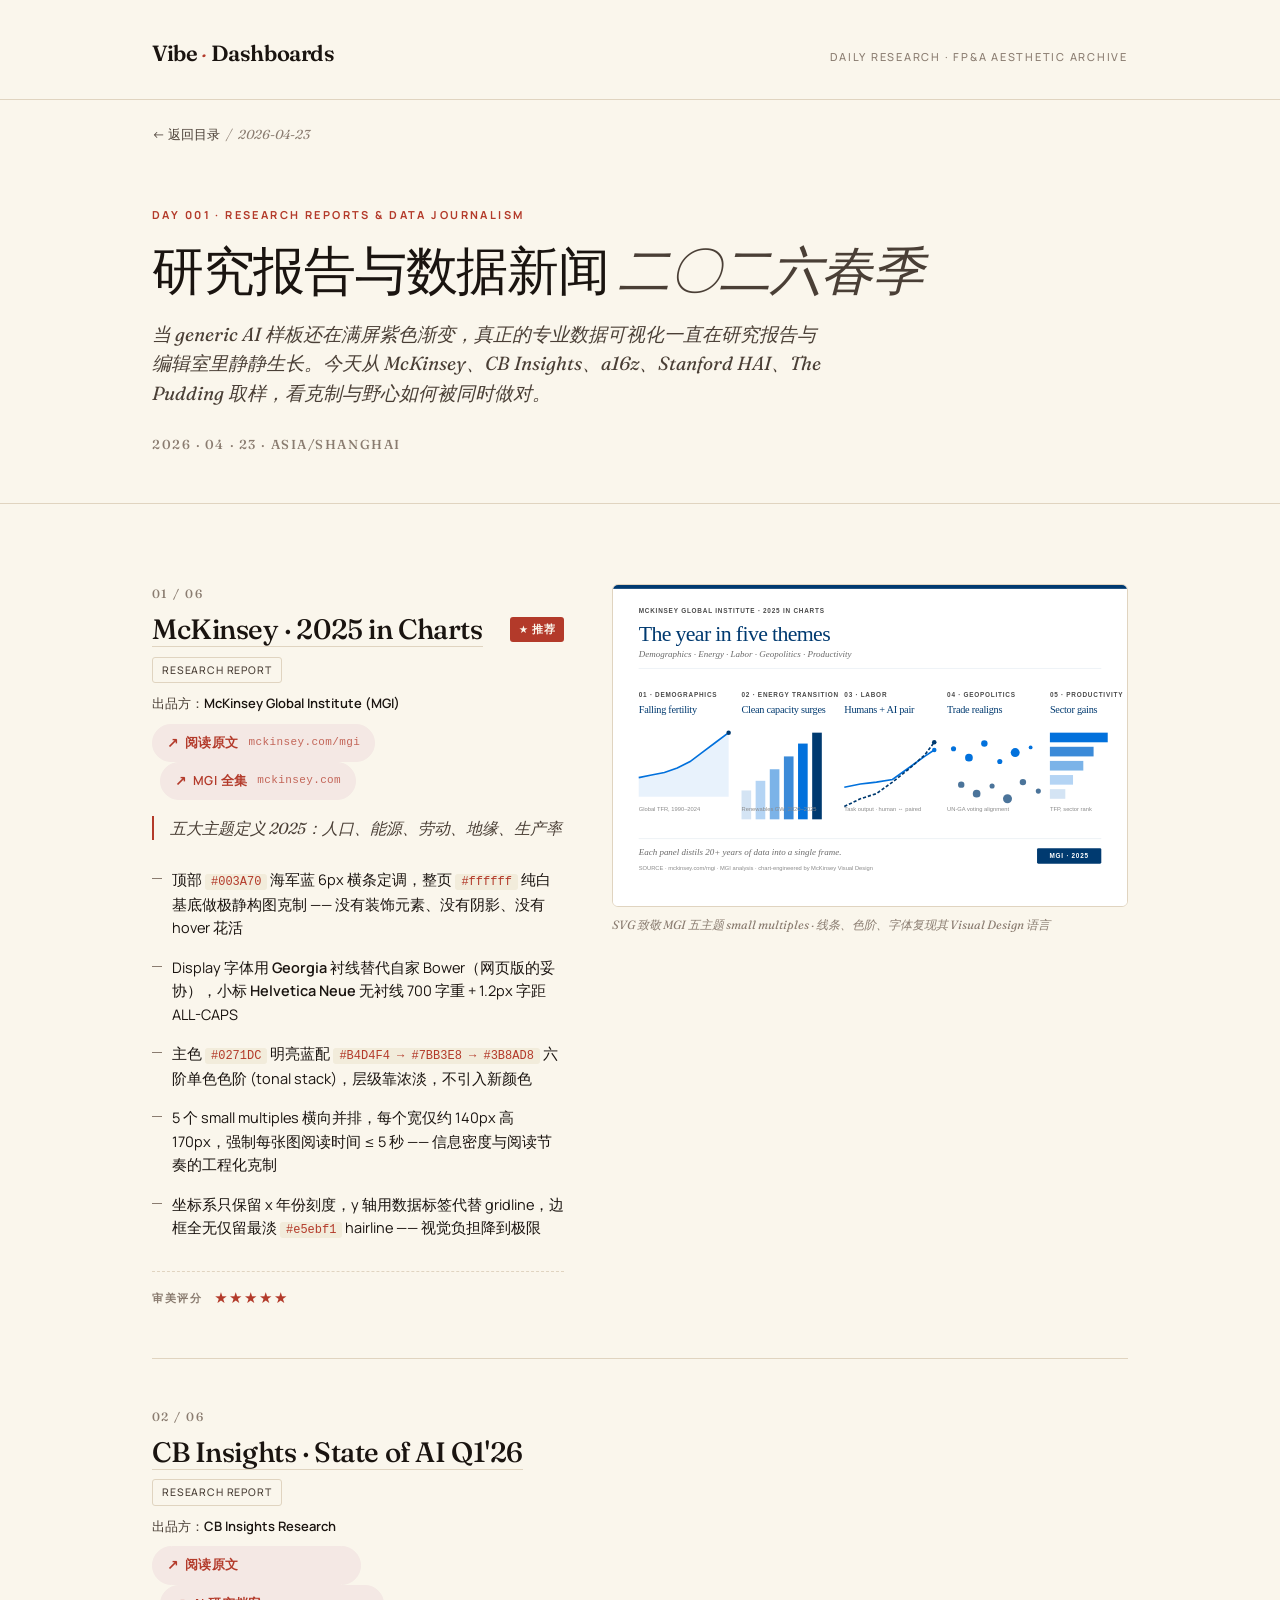
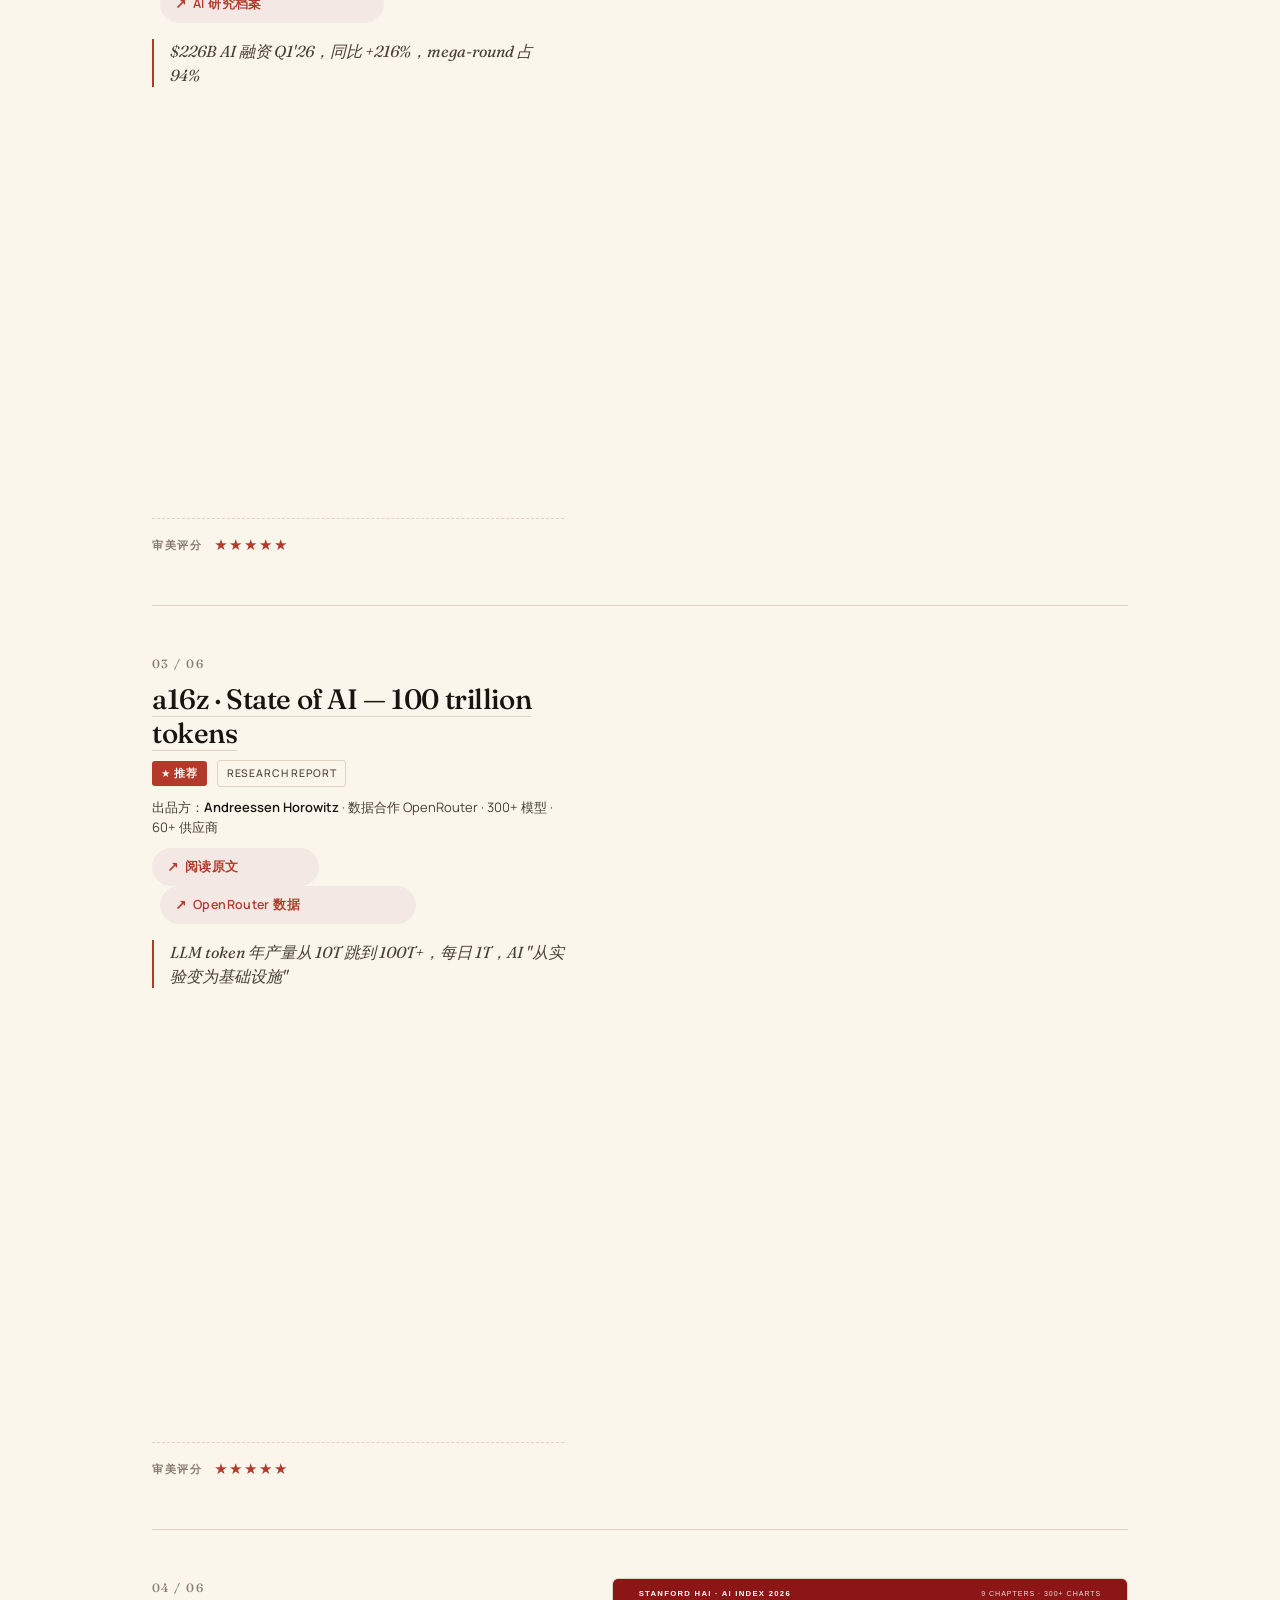
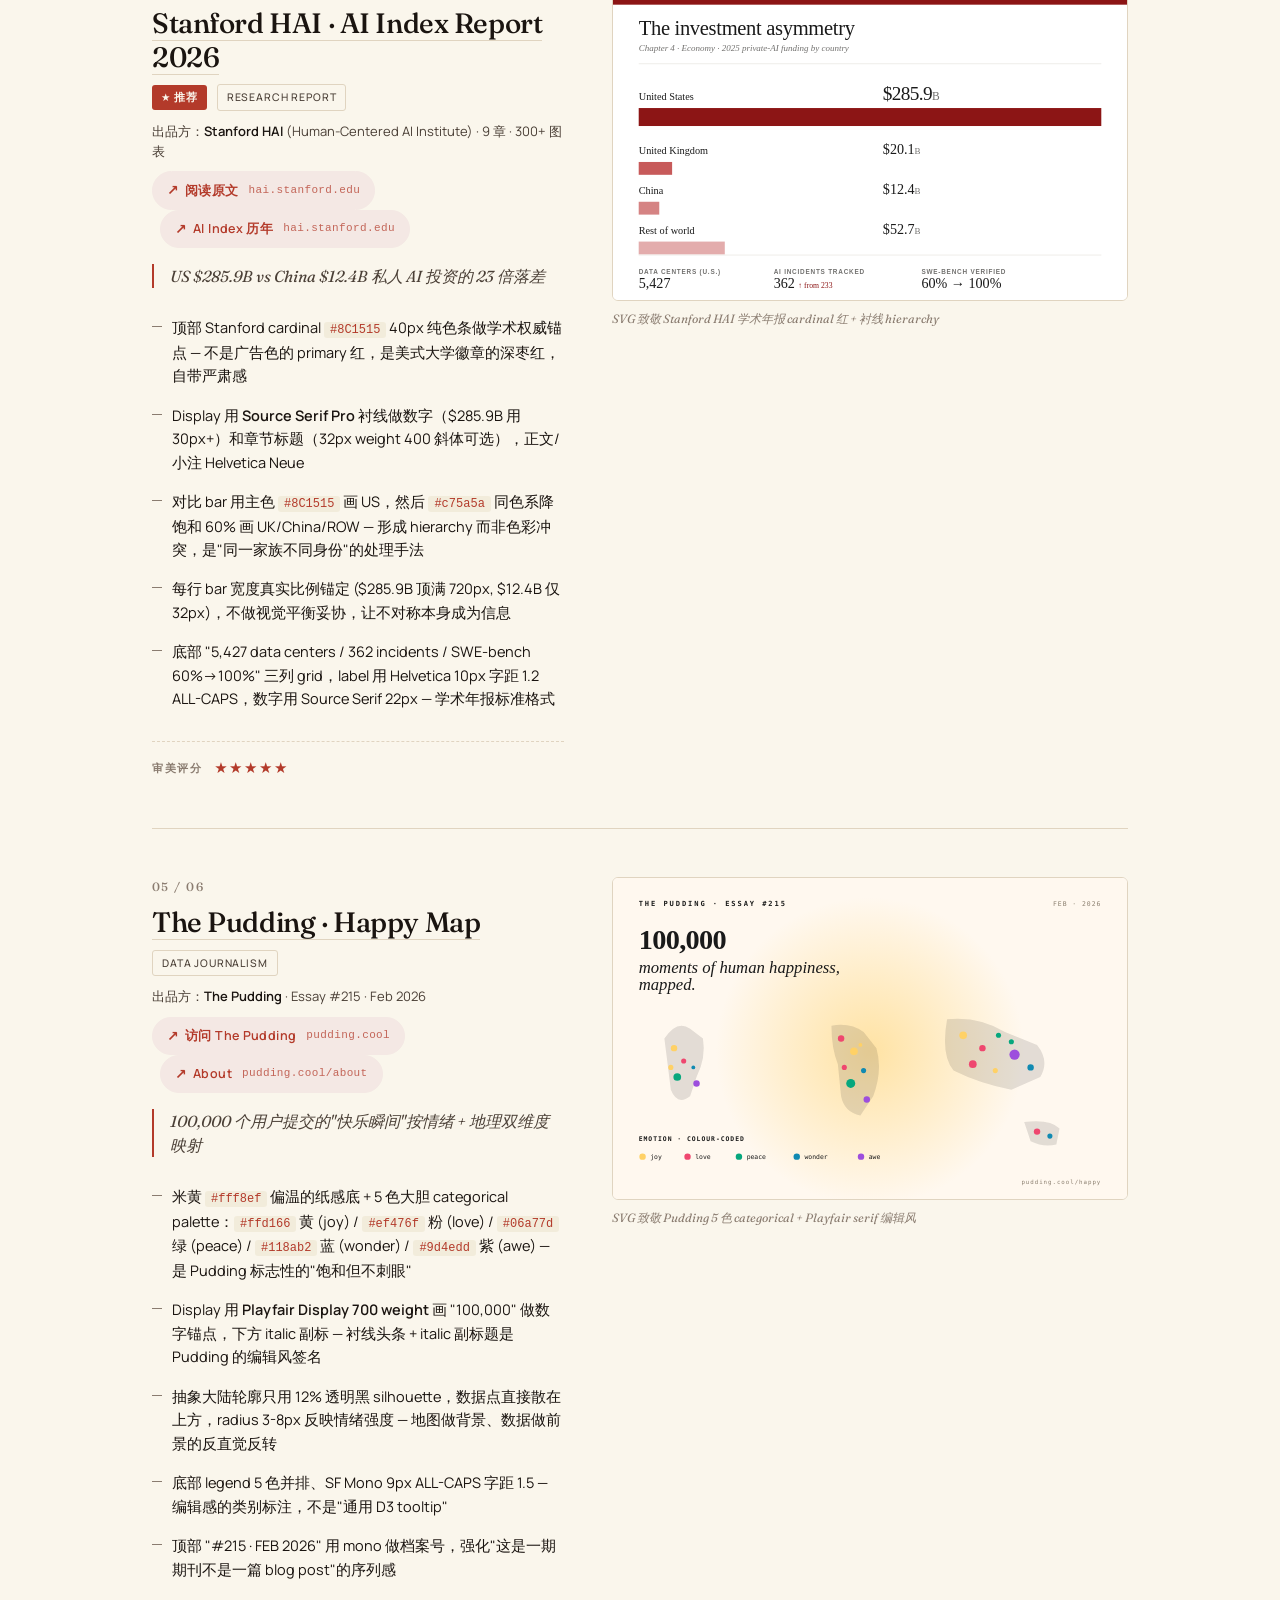
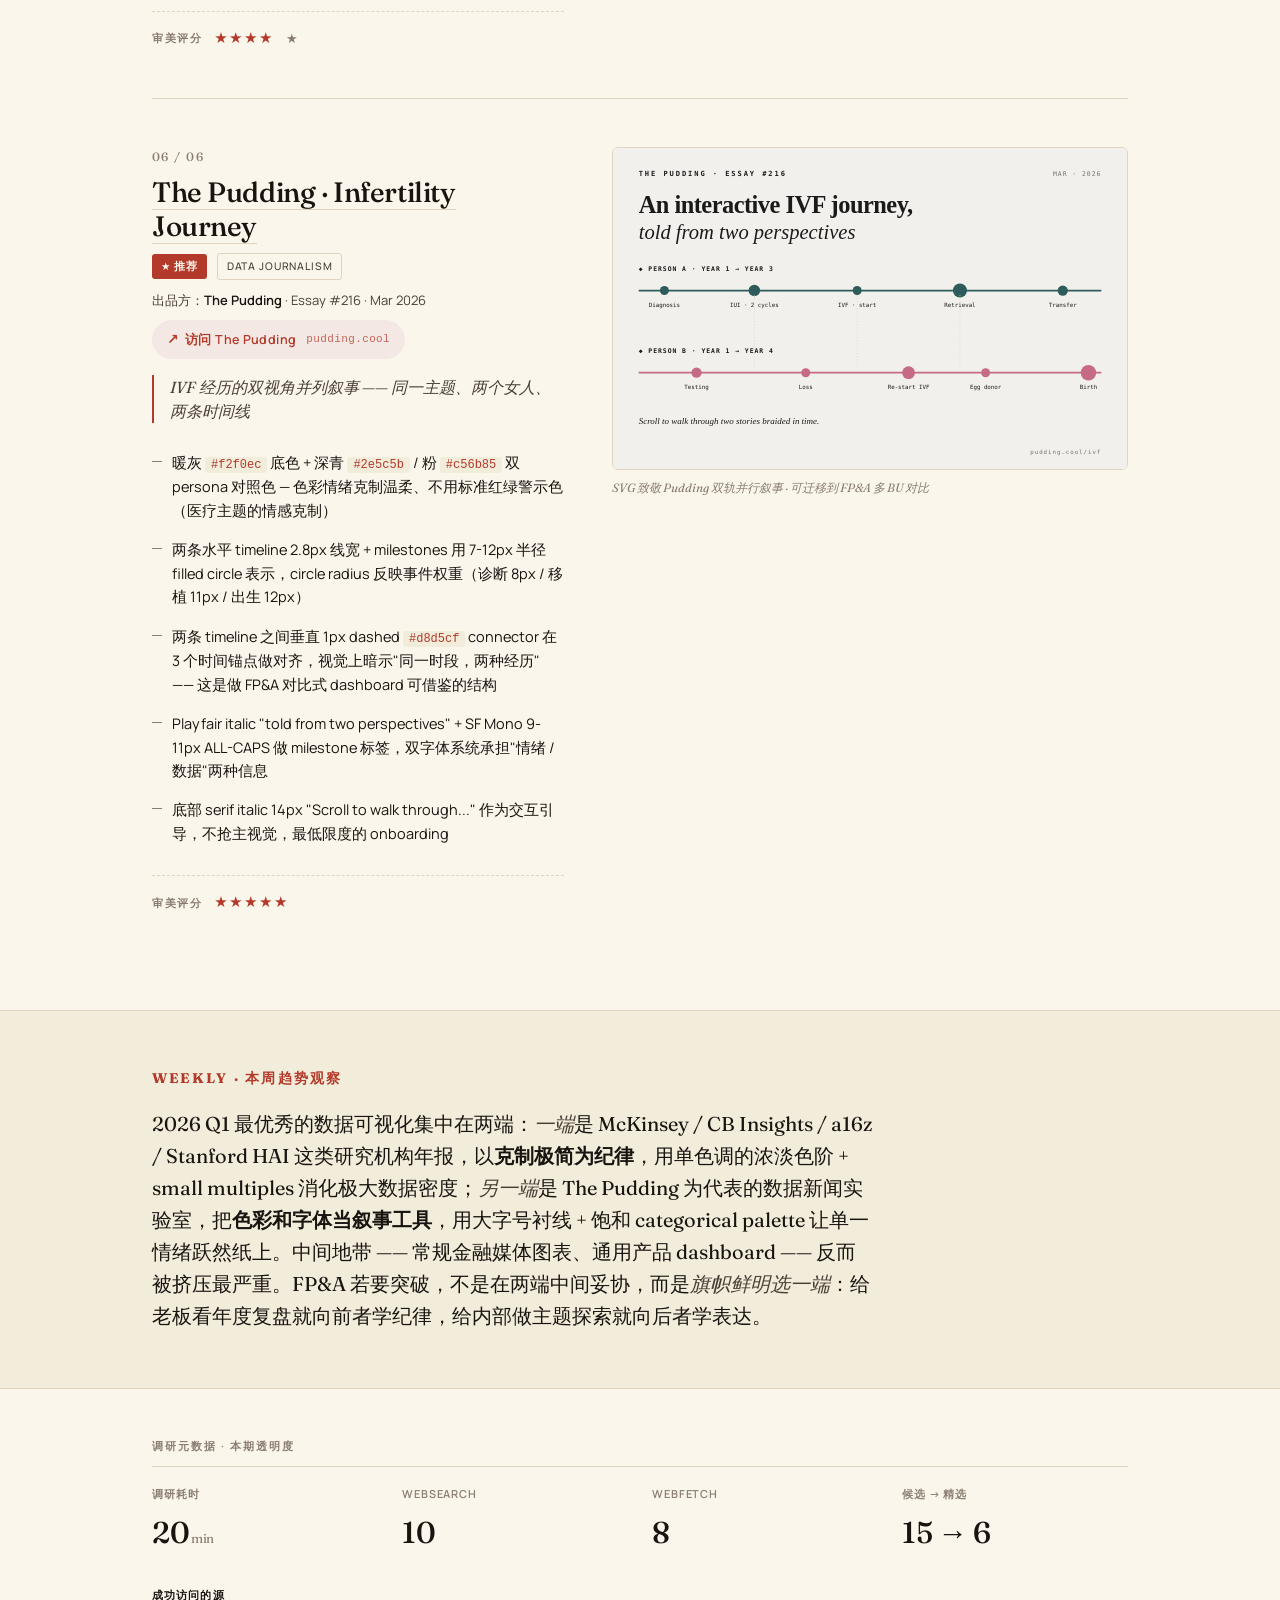
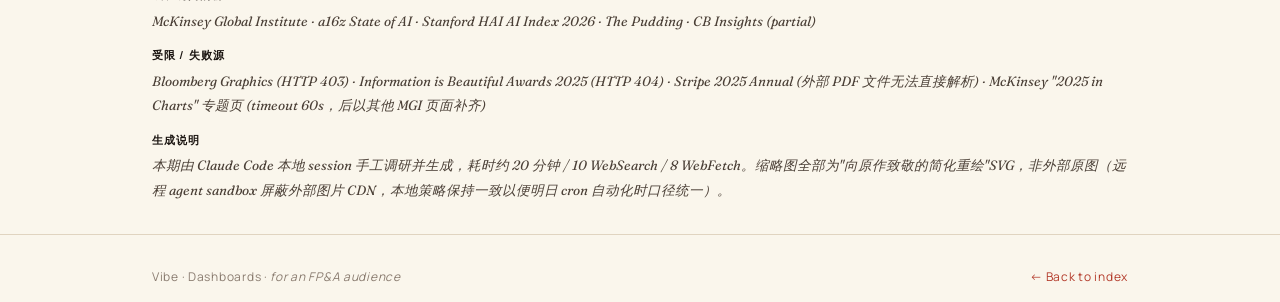
==== commit 2efc203b: "Add prominent source links for each pick - Add .source-link / .entry-sources styles (accent pill but" ====
--- a/daily/2026-04-23.html
+++ b/daily/2026-04-23.html
@@ -47,6 +47,10 @@
       <span class="badge badge-type">Research Report</span>
     </div>
     <div class="entry-meta">出品方：<strong>McKinsey Global Institute (MGI)</strong></div>
+    <div class="entry-sources">
+      <a href="https://www.mckinsey.com/mgi/our-research/mckinsey-global-institute-2025-in-charts" target="_blank" rel="noopener" class="source-link"><span class="arrow">↗</span> 阅读原文 <span class="source-host">mckinsey.com/mgi</span></a>
+      <a href="https://www.mckinsey.com/mgi/overview" target="_blank" rel="noopener" class="source-link"><span class="arrow">↗</span> MGI 全集 <span class="source-host">mckinsey.com</span></a>
+    </div>
     <div class="entry-topic">五大主题定义 2025：人口、能源、劳动、地缘、生产率</div>
     <ul class="entry-highlights">
       <li>顶部 <code>#003A70</code> 海军蓝 6px 横条定调，整页 <code>#ffffff</code> 纯白基底做极静构图克制 —— 没有装饰元素、没有阴影、没有 hover 花活</li>
@@ -72,6 +76,10 @@
       <span class="badge badge-type">Research Report</span>
     </div>
     <div class="entry-meta">出品方：<strong>CB Insights Research</strong></div>
+    <div class="entry-sources">
+      <a href="https://www.cbinsights.com/research/report/ai-trends-q1-2026/" target="_blank" rel="noopener" class="source-link"><span class="arrow">↗</span> 阅读原文 <span class="source-host">cbinsights.com</span></a>
+      <a href="https://www.cbinsights.com/research/artificial-intelligence/" target="_blank" rel="noopener" class="source-link"><span class="arrow">↗</span> AI 研究档案 <span class="source-host">cbinsights.com</span></a>
+    </div>
     <div class="entry-topic">$226B AI 融资 Q1'26，同比 +216%，mega-round 占 94%</div>
     <ul class="entry-highlights">
       <li>深黑 <code>#0e0e10</code> 整页基底 + 橙 <code>#FF6A00</code> 单一信号色 — 全页仅 4 处用到（Q1 tag、Q1'26 bar、callout label、percent delta），稀缺感让橙色真的成为"焦点"</li>
@@ -98,6 +106,10 @@
       <span class="badge badge-type">Research Report</span>
     </div>
     <div class="entry-meta">出品方：<strong>Andreessen Horowitz</strong> · 数据合作 OpenRouter · 300+ 模型 · 60+ 供应商</div>
+    <div class="entry-sources">
+      <a href="https://a16z.com/state-of-ai/" target="_blank" rel="noopener" class="source-link"><span class="arrow">↗</span> 阅读原文 <span class="source-host">a16z.com</span></a>
+      <a href="https://openrouter.ai/" target="_blank" rel="noopener" class="source-link"><span class="arrow">↗</span> OpenRouter 数据 <span class="source-host">openrouter.ai</span></a>
+    </div>
     <div class="entry-topic">LLM token 年产量从 10T 跳到 100T+，每日 1T，AI "从实验变为基础设施"</div>
     <ul class="entry-highlights">
       <li>米白 <code>#f5f1e8</code> 自然纸感底 + 真黑 <code>#1a1a1a</code> 曲线 — 这个 palette 不是"软极简"，是"老派文献"的气质，和硅谷常见亮白刺眼 Tailwind 风正相反</li>
@@ -124,6 +136,10 @@
       <span class="badge badge-type">Research Report</span>
     </div>
     <div class="entry-meta">出品方：<strong>Stanford HAI</strong> (Human-Centered AI Institute) · 9 章 · 300+ 图表</div>
+    <div class="entry-sources">
+      <a href="https://hai.stanford.edu/ai-index/2026-ai-index-report" target="_blank" rel="noopener" class="source-link"><span class="arrow">↗</span> 阅读原文 <span class="source-host">hai.stanford.edu</span></a>
+      <a href="https://hai.stanford.edu/research/ai-index" target="_blank" rel="noopener" class="source-link"><span class="arrow">↗</span> AI Index 历年 <span class="source-host">hai.stanford.edu</span></a>
+    </div>
     <div class="entry-topic">US $285.9B vs China $12.4B 私人 AI 投资的 23 倍落差</div>
     <ul class="entry-highlights">
       <li>顶部 Stanford cardinal <code>#8C1515</code> 40px 纯色条做学术权威锚点 — 不是广告色的 primary 红，是美式大学徽章的深枣红，自带严肃感</li>
@@ -149,6 +165,10 @@
       <span class="badge badge-type">Data Journalism</span>
     </div>
     <div class="entry-meta">出品方：<strong>The Pudding</strong> · Essay #215 · Feb 2026</div>
+    <div class="entry-sources">
+      <a href="https://pudding.cool/" target="_blank" rel="noopener" class="source-link"><span class="arrow">↗</span> 访问 The Pudding <span class="source-host">pudding.cool</span></a>
+      <a href="https://pudding.cool/about/" target="_blank" rel="noopener" class="source-link"><span class="arrow">↗</span> About <span class="source-host">pudding.cool/about</span></a>
+    </div>
     <div class="entry-topic">100,000 个用户提交的"快乐瞬间"按情绪 + 地理双维度映射</div>
     <ul class="entry-highlights">
       <li>米黄 <code>#fff8ef</code> 偏温的纸感底 + 5 色大胆 categorical palette：<code>#ffd166</code> 黄 (joy) / <code>#ef476f</code> 粉 (love) / <code>#06a77d</code> 绿 (peace) / <code>#118ab2</code> 蓝 (wonder) / <code>#9d4edd</code> 紫 (awe) — 是 Pudding 标志性的"饱和但不刺眼"</li>
@@ -175,6 +195,9 @@
       <span class="badge badge-type">Data Journalism</span>
     </div>
     <div class="entry-meta">出品方：<strong>The Pudding</strong> · Essay #216 · Mar 2026</div>
+    <div class="entry-sources">
+      <a href="https://pudding.cool/" target="_blank" rel="noopener" class="source-link"><span class="arrow">↗</span> 访问 The Pudding <span class="source-host">pudding.cool</span></a>
+    </div>
     <div class="entry-topic">IVF 经历的双视角并列叙事 —— 同一主题、两个女人、两条时间线</div>
     <ul class="entry-highlights">
       <li>暖灰 <code>#f2f0ec</code> 底色 + 深青 <code>#2e5c5b</code> / 粉 <code>#c56b85</code> 双 persona 对照色 — 色彩情绪克制温柔、不用标准红绿警示色（医疗主题的情感克制）</li>
--- a/assets/style.css
+++ b/assets/style.css
@@ -122,6 +122,23 @@
 .day-preview img { width: 100%; height: 54px; object-fit: cover; border-radius: 3px; border: 1px solid var(--hairline); background: var(--bg-soft); }
 .day-read { font-size: 12.5px; color: var(--accent); font-weight: 600; letter-spacing: 0.06em; }
 
+/* Source link — prominent entry link */
+.entry-sources { margin: -6px 0 16px; }
+.source-link {
+  display: inline-flex; align-items: center; gap: 6px;
+  font-size: 12.5px; font-weight: 600;
+  color: var(--accent); letter-spacing: 0.03em;
+  padding: 7px 14px; background: var(--accent-soft);
+  border: 1px solid var(--accent-soft); border-radius: 999px;
+  text-decoration: none;
+  transition: background .15s, color .15s, border-color .15s, transform .15s;
+}
+.source-link:hover { background: var(--accent); color: var(--bg); border-color: var(--accent); transform: translateY(-1px); }
+.source-link .arrow { font-size: 14px; transition: transform .15s; }
+.source-link:hover .arrow { transform: translateX(2px); }
+.source-link + .source-link { margin-left: 8px; }
+.source-host { font-family: 'SF Mono', Menlo, monospace; font-size: 11px; opacity: 0.75; margin-left: 4px; font-weight: 500; }
+
 /* Mobile */
 @media (max-width: 760px) {
   .container { padding: 0 22px; }
